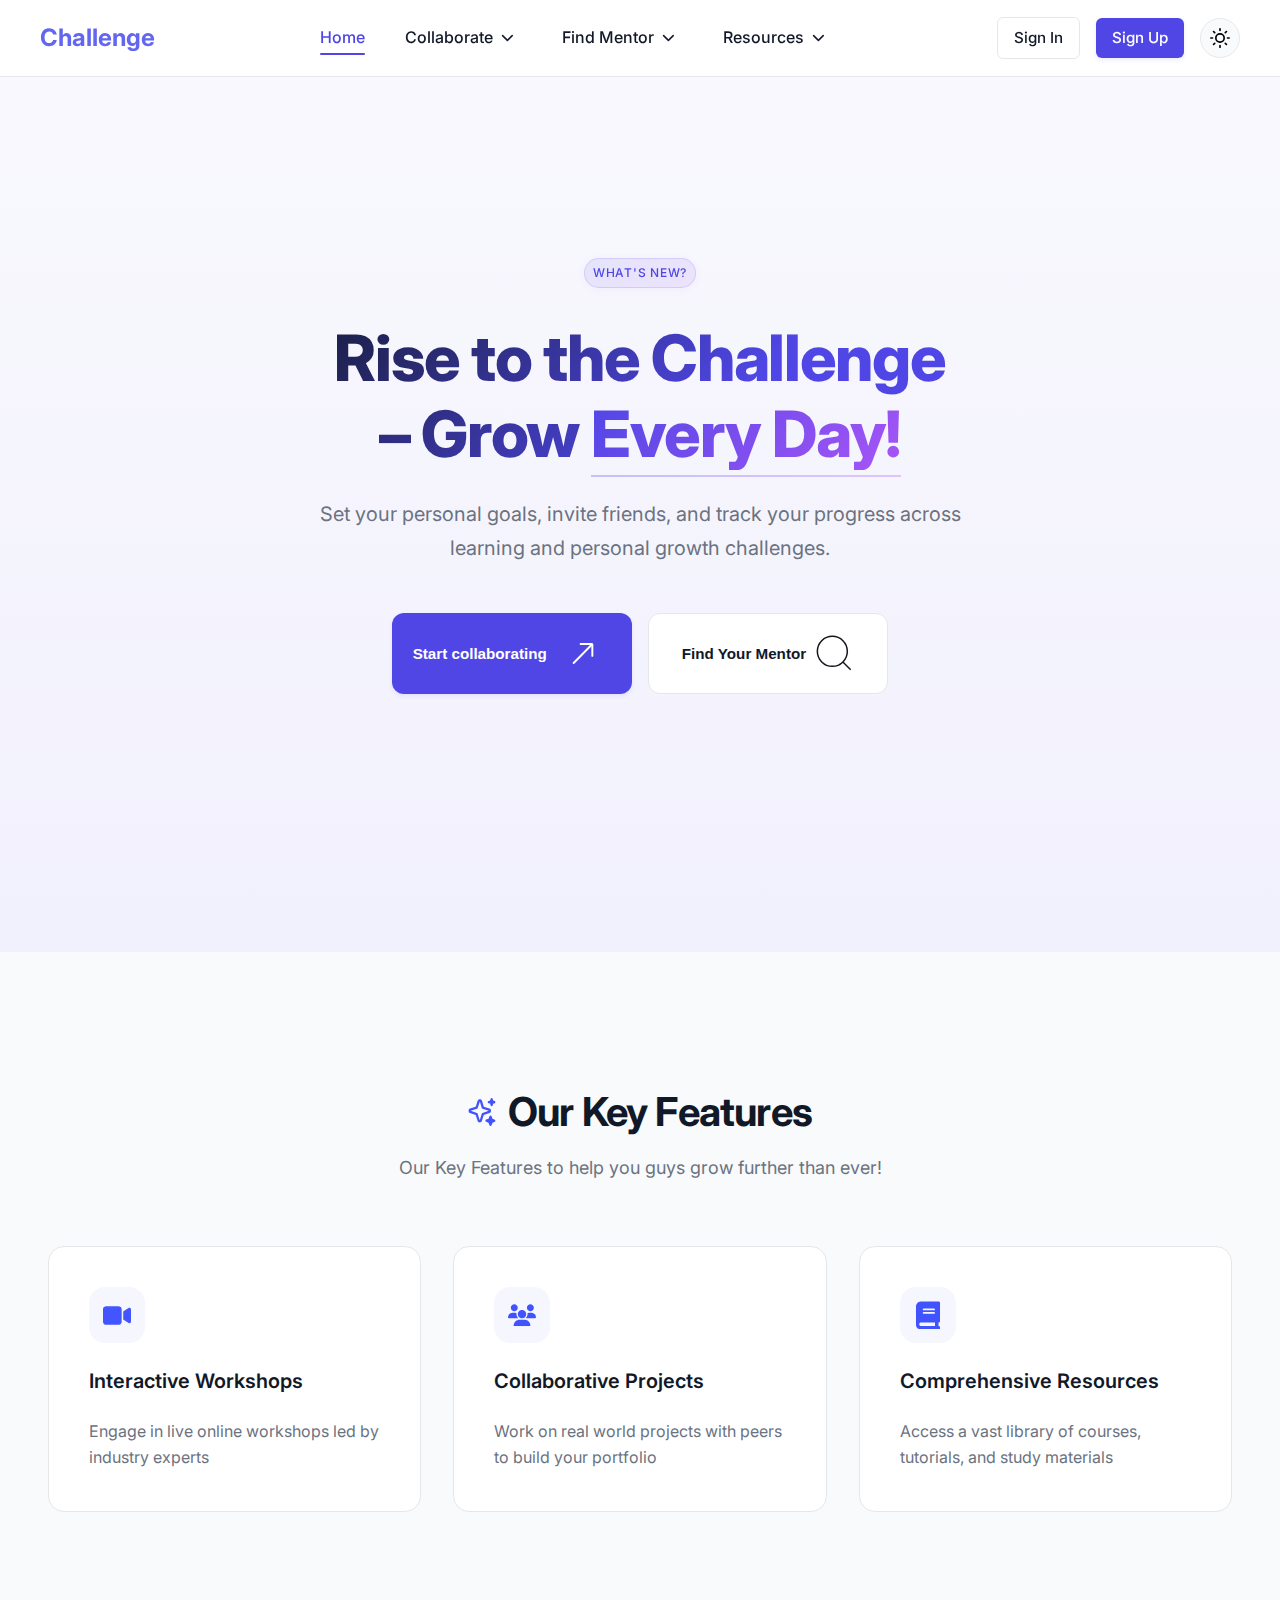
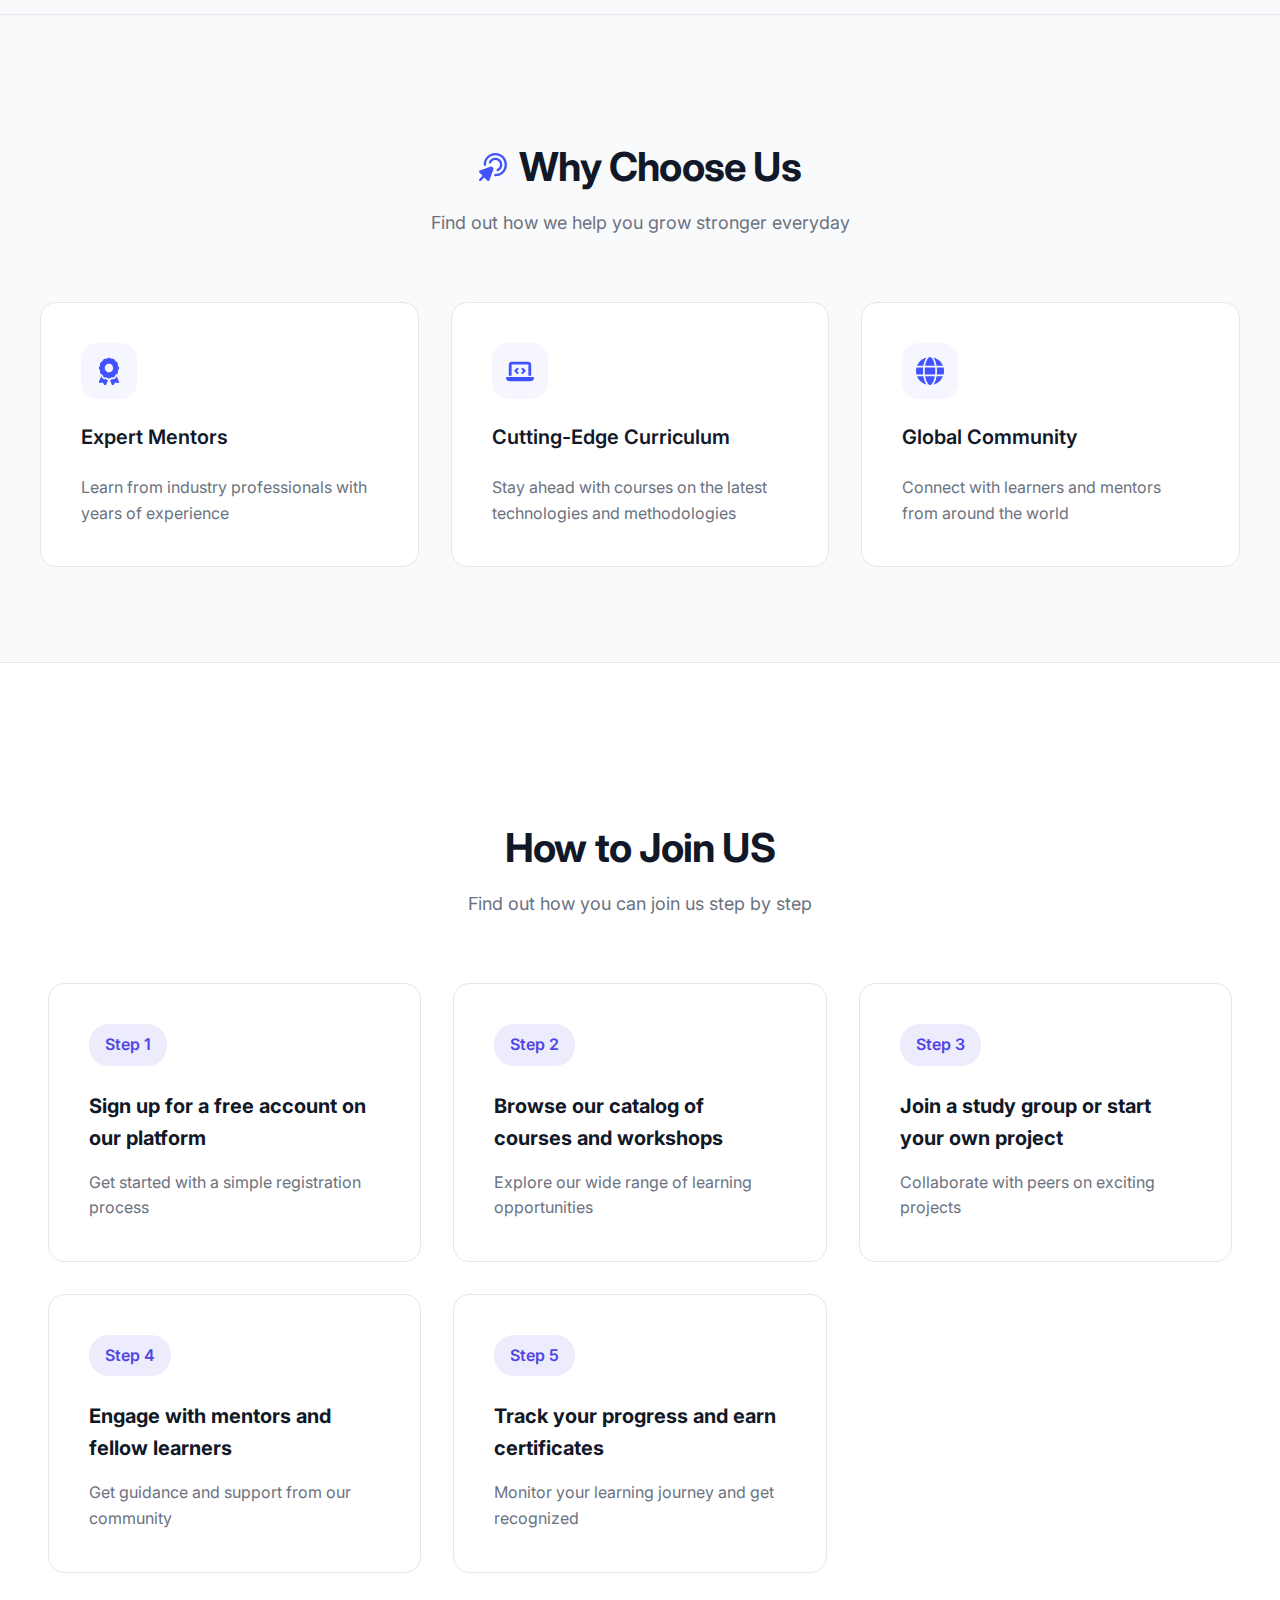
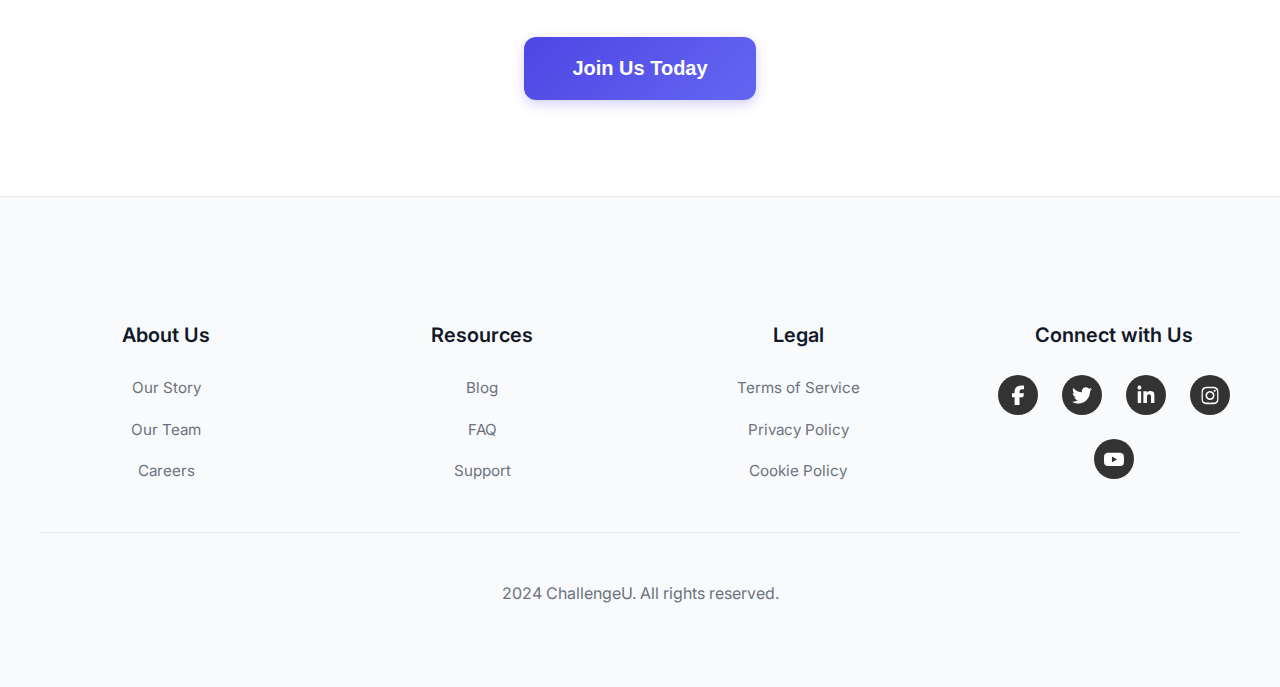
==== index.html @ b3f016cb "Added project files" ====
<!DOCTYPE html>
<html lang="en">
<head>
    <meta charset="UTF-8">
    <meta name="viewport" content="width=device-width, initial-scale=1.0">
    <title>Challenge U - Rise to the Challenge</title>
    <link rel="stylesheet" href="public/css/pages/styles.css">
    <link href="https://fonts.googleapis.com/css2?family=Inter:wght@400;500;600;700&display=swap" rel="stylesheet">
    <link rel="stylesheet" href="https://cdnjs.cloudflare.com/ajax/libs/font-awesome/6.4.0/css/all.min.css">
    <link rel="stylesheet" href="public/css/components/ui.css">
    <script src="public/js/components/ui.js" defer></script>
</head>
<body>
    <!-- Navigation -->
    <nav>
        <div class="nav-container">
            <div class="logo">Challenge</div>
            <button class="burger-menu" aria-label="Toggle menu">
                <span class="burger-line"></span>
                <span class="burger-line"></span>
                <span class="burger-line"></span>
            </button>
            <div class="nav-links">
                <a href="index.html" class="active">Home</a>
                <div class="nav-dropdown">
                    <a href="pages/collaborate.html" class="dropdown-trigger">
                        Collaborate
                        <i class="fas fa-chevron-down"></i>
                    </a>
                    <div class="dropdown-menu">
                        <a href="pages/create-team.html" class="dropdown-item">
                            <i class="fas fa-plus-circle"></i>
                            <div class="dropdown-item-content">
                                <span class="dropdown-item-title">Create a Team</span>
                                <span class="item-description">Start your own team</span>
                            </div>
                        </a>
                        <a href="pages/collaborate.html#join-team" class="dropdown-item">
                            <i class="fas fa-users"></i>
                            <div class="dropdown-item-content">
                                <span class="dropdown-item-title">Join a Team</span>
                                <span class="item-description">Find existing teams</span>
                            </div>
                        </a>
                        <a href="pages/collaborate.html#browns-team" class="dropdown-item">
                            <i class="fas fa-user-friends"></i>
                            <div class="dropdown-item-content">
                                <span class="dropdown-item-title">Browns Team</span>
                                <span class="item-description">View Browns team</span>
                            </div>
                        </a>
                    </div>
                </div>
                <div class="nav-dropdown">
                    <a href="pages/find-mentor.html" class="dropdown-trigger">
                        Find Mentor
                        <i class="fas fa-chevron-down"></i>
                    </a>
                    <div class="dropdown-menu">
                        <a href="pages/find-mentor.html#browse" class="dropdown-item">
                            <i class="fas fa-search"></i>
                            <div class="dropdown-item-content">
                                <span class="dropdown-item-title">Browse Mentors</span>
                                <span class="item-description">Find your perfect mentor</span>
                            </div>
                        </a>
                        <a href="pages/join-as-mentor.html" class="dropdown-item">
                            <i class="fas fa-chalkboard-teacher"></i>
                            <div class="dropdown-item-content">
                                <span class="dropdown-item-title">Become a Mentor</span>
                                <span class="item-description">Share your expertise</span>
                            </div>
                        </a>
                        <a href="pages/find-mentor.html#mentorship-programs" class="dropdown-item">
                            <i class="fas fa-graduation-cap"></i>
                            <div class="dropdown-item-content">
                                <span class="dropdown-item-title">Mentorship Programs</span>
                                <span class="item-description">Structured learning paths</span>
                            </div>
                        </a>
                        <a href="pages/find-mentor.html#success-stories" class="dropdown-item">
                            <i class="fas fa-star"></i>
                            <div class="dropdown-item-content">
                                <span class="dropdown-item-title">Success Stories</span>
                                <span class="item-description">Real mentorship journeys</span>
                            </div>
                        </a>
                    </div>
                </div>
                <div class="nav-dropdown">
                    <a href="pages/resources.html" class="dropdown-trigger">
                        Resources
                        <i class="fas fa-chevron-down"></i>
                    </a>
                    <div class="dropdown-menu">
                        <a href="pages/resources.html#learning-paths" class="dropdown-item">
                            <i class="fas fa-road"></i>
                            <div class="dropdown-item-content">
                                <span class="dropdown-item-title">Learning Paths</span>
                                <span class="item-description">Guided learning journeys</span>
                            </div>
                        </a>
                        <a href="pages/resources.html#tutorials" class="dropdown-item">
                            <i class="fas fa-book-open"></i>
                            <div class="dropdown-item-content">
                                <span class="dropdown-item-title">Tutorials</span>
                                <span class="item-description">Step-by-step guides</span>
                            </div>
                        </a>
                        <a href="pages/resources.html#tools" class="dropdown-item">
                            <i class="fas fa-tools"></i>
                            <div class="dropdown-item-content">
                                <span class="dropdown-item-title">Tools & Resources</span>
                                <span class="item-description">Helpful resources</span>
                            </div>
                        </a>
                        <a href="pages/resources.html#articles" class="dropdown-item">
                            <i class="fas fa-newspaper"></i>
                            <div class="dropdown-item-content">
                                <span class="dropdown-item-title">Articles</span>
                                <span class="item-description">Latest insights</span>
                            </div>
                        </a>
                        <a href="pages/resources.html#community" class="dropdown-item">
                            <i class="fas fa-comments"></i>
                            <div class="dropdown-item-content">
                                <span class="dropdown-item-title">Community Forum</span>
                                <span class="item-description">Join the discussion</span>
                            </div>
                        </a>
                    </div>
                </div>
            </div>
            <div class="auth-buttons">
                <a href="public/sign-in.html" class="btn-secondary">Sign In</a>
                <a href="public/sign-up.html" class="btn-primary">Sign Up</a>
                <button class="theme-toggle">
                    <img src="assets/icons/theme-sun.svg" alt="Theme Toggle" />
                </button>
            </div>
        </div>
    </nav>

    <!-- Hero Section -->
    <section class="hero">
        <div class="hero-content">
            <span class="badge">What's new?</span>
            <h1>Rise to the Challenge<br>– Grow <span class="highlight">Every Day!</span></h1>
            <p>Set your personal goals, invite friends, and track your progress across<br>learning and personal growth challenges.</p>
            <div class="hero-buttons">
                <button class="btn-primary">Start collaborating <img src="assets/icons/arrow-right-02-sharp.svg" alt="Theme Toggle" /></button>
                <button class="btn-secondary">Find Your Mentor <img src="assets/icons/search.svg" alt="Theme Toggle" /></button>
            </div>
        </div>
    </section>

    <!-- Features Section -->
    <section class="features">
        <div class="section-header">
            <h2><img src="assets/icons/sparkles.svg" alt="Theme Toggle" /> Our Key Features</h2>
            <p>Our Key Features to help you guys grow further than ever!</p>
        </div>
        <div class="features-grid">
            <div class="feature-card">
                <div class="icon">
                    <img src="assets/icons/video.svg" alt="Workshop Icon" class="feature-icon" />
                </div>
                <h3>Interactive Workshops</h3>
                <p>Engage in live online workshops led by industry experts</p>
            </div>
            <div class="feature-card">
                <div class="icon">
                    <img src="assets/icons/group.svg" alt="Collaboration Icon" class="feature-icon" />
                </div>
                <h3>Collaborative Projects</h3>
                <p>Work on real world projects with peers to build your portfolio</p>
            </div>
            <div class="feature-card">
                <div class="icon">
                    <img src="assets/icons/note.svg" alt="Resources Icon" class="feature-icon" />
                </div>
                <h3>Comprehensive Resources</h3>
                <p>Access a vast library of courses, tutorials, and study materials</p>
            </div>
        </div>
    </section>

    <!-- Why Choose Us Section -->
    <section class="why-us">
        <div class="section-header">
            <h2><img src="assets/icons/bullseye-pointer.svg" alt="Theme Toggle" /> Why Choose Us</h2>
            <p>Find out how we help you grow stronger everyday</p>
        </div>
        <div class="features-grid">
            <div class="feature-card">
                <div class="icon"><img src="assets/icons/Expert.svg" alt="Theme Toggle" /></div>
                <h3>Expert Mentors</h3>
                <p>Learn from industry professionals with years of experience</p>
            </div>
            <div class="feature-card">
                <div class="icon"><img src="assets/icons/code.svg" alt="Theme Toggle" /></div>
                <h3>Cutting-Edge Curriculum</h3>
                <p>Stay ahead with courses on the latest technologies and methodologies</p>
            </div>
            <div class="feature-card">
                <div class="icon"><img src="assets/icons/world.svg" alt="Theme Toggle" /></div>
                <h3>Global Community</h3>
                <p>Connect with learners and mentors from around the world</p>
            </div>
        </div>
    </section>

    <!-- How to Join Section -->
    <section class="how-to-join">
        <div class="section-header">
            <h2>How to Join US</h2>
            <p>Find out how you can join us step by step</p>
        </div>
        <div class="steps">
            <div class="step">
                <span class="step-number">Step 1</span>
                <h3>Sign up for a free account on our platform</h3>
                <p>Get started with a simple registration process</p>
            </div>
            <div class="step">
                <span class="step-number">Step 2</span>
                <h3>Browse our catalog of courses and workshops</h3>
                <p>Explore our wide range of learning opportunities</p>
            </div>
            <div class="step">
                <span class="step-number">Step 3</span>
                <h3>Join a study group or start your own project</h3>
                <p>Collaborate with peers on exciting projects</p>
            </div>
            <div class="step">
                <span class="step-number">Step 4</span>
                <h3>Engage with mentors and fellow learners</h3>
                <p>Get guidance and support from our community</p>
            </div>
            <div class="step">
                <span class="step-number">Step 5</span>
                <h3>Track your progress and earn certificates</h3>
                <p>Monitor your learning journey and get recognized</p>
            </div>
        </div>
        <button class="btn-primary join-button">Join Us Today</button>
    </section>

    <!-- Footer -->
    <footer>
        <div class="footer-content">
            <div class="footer-section">
                <h4>About Us</h4>
                <ul>
                    <li><a href="#">Our Story</a></li>
                    <li><a href="#">Our Team</a></li>
                    <li><a href="#">Careers</a></li>
                </ul>
            </div>
            <div class="footer-section">
                <h4>Resources</h4>
                <ul>
                    <li><a href="#">Blog</a></li>
                    <li><a href="#">FAQ</a></li>
                    <li><a href="#">Support</a></li>
                </ul>
            </div>
            <div class="footer-section">
                <h4>Legal</h4>
                <ul>
                    <li><a href="#">Terms of Service</a></li>
                    <li><a href="#">Privacy Policy</a></li>
                    <li><a href="#">Cookie Policy</a></li>
                </ul>
            </div>
            <div class="footer-section">
                <h4>Connect with Us</h4>
                <div class="social-links">
                    <a href="#" class="social-icon"><img src="assets/icons/facebook.svg" alt="Theme Toggle" /></a>
                    <a href="#" class="social-icon"><img src="assets/icons/twitter.svg" alt="Theme Toggle" /></a>
                    <a href="#" class="social-icon"><img src="assets/icons/LinkedIn.svg" alt="Theme Toggle" /></a>
                    <a href="#" class="social-icon"><img src="assets/icons/Instagram.svg" alt="Theme Toggle" /></a>
                    <a href="#" class="social-icon"><img src="assets/icons/youtube.svg" alt="Theme Toggle" /></a>
                </div>
            </div>
        </div>
        <div class="footer-bottom">
            <p> 2024 ChallengeU. All rights reserved.</p>
        </div>
    </footer>

    <script src="public/js/script.js"></script>
</body>
</html>
---- public/css/pages/styles.css ----
:root {
    /* Light Mode Colors (Default) */
    --primary-color: #4F46E5;
    --secondary-color: #6366F1;
    --background: #ffffff;
    --light-background: #F9FAFB;
    --text-color: #111827;
    --light-text: #6B7280;
    --border-color: #E5E7EB;
    --hover-background: #F3F4F6;
    --border-radius: 16px;
    --button-radius: 12px;
    --card-shadow: 0 4px 6px rgba(0, 0, 0, 0.05);
    --hover-shadow: 0 10px 15px rgba(0, 0, 0, 0.1);
    --button-shadow: 0 2px 4px rgba(79, 70, 229, 0.1);
    --container-width: 1200px;
    --section-spacing: clamp(4rem, 8vw, 8rem);
    --header-height: 76px;
    --transition: all 0.3s cubic-bezier(0.4, 0, 0.2, 1);
    --container-padding-desktop: 2rem;
    --container-padding-tablet: 1.5rem;
    --container-padding-mobile: 1rem;
    --section-spacing-desktop: clamp(4rem, 8vw, 8rem);
    --section-spacing-tablet: 4rem;
    --section-spacing-mobile: 3rem;
    --card-padding-desktop: 2.5rem;
    --card-padding-tablet: 2rem;
    --card-padding-mobile: 1.5rem;
}

/* Dark Mode Colors */
body.dark-mode {
    --background: #111827;
    --light-background: #1F2937;
    --text-color: #F9FAFB;
    --light-text: #D1D5DB;
    --border-color: #374151;
    --card-shadow: 0 4px 6px rgba(0, 0, 0, 0.2);
    --hover-shadow: 0 10px 15px rgba(0, 0, 0, 0.3);
}

/* Base Styles */
body {
    font-family: 'Inter', sans-serif;
    line-height: 1.6;
    color: var(--text-color);
    background: var(--background);
    overflow-x: hidden;
    margin: 0;
    padding: 0;
    box-sizing: border-box;
    transition: background-color 0.3s ease, color 0.3s ease;
}

/* Navigation Improvements */
nav {
    background: rgba(255, 255, 255, 0.98);
    backdrop-filter: blur(10px);
    border-bottom: 1px solid var(--border-color);
    position: fixed;
    width: 100%;
    height: var(--header-height);
    top: 0;
    left: 0;
    z-index: 1000;
}

.nav-container {
    max-width: var(--container-width);
    margin: 0 auto;
    padding: 0 2rem;
    height: 100%;
    display: flex;
    align-items: center;
    justify-content: space-between;
    gap: 2rem;
}

.logo {
    font-size: 1.5rem;
    font-weight: 700;
    color: var(--secondary-color);
    text-decoration: none;
}

.nav-links {
    display: flex;
    align-items: center;
    gap: 2rem;
}

.nav-links a {
    color: var(--text-color);
    text-decoration: none;
    font-weight: 500;
    transition: color 0.3s ease;
    position: relative;
}

.nav-links a:hover {
    color: var(--primary-color);
}

.nav-links a.active {
    color: var(--primary-color);
}

.nav-links a.active::after {
    content: '';
    position: absolute;
    bottom: -4px;
    left: 0;
    width: 100%;
    height: 2px;
    background: var(--primary-color);
    border-radius: 2px;
}

.auth-buttons {
    display: flex;
    align-items: center;
    gap: 1rem;
}

.auth-buttons a {
    text-decoration: none;
    display: inline-flex;
    align-items: center;
    justify-content: center;
    padding: 8px 16px;
    border-radius: 6px;
    font-weight: 500;
    transition: all 0.3s ease;
    cursor: pointer;
}

.auth-buttons a.btn-primary {
    background: var(--primary-color);
    color: white;
    border: none;
}

.auth-buttons a.btn-secondary {
    background-color: white !important;
    color: var(--text-color);
    border: 1.5px solid var(--border-color);
}

.auth-buttons a.btn-primary:hover {
    background: var(--secondary-color);
}

.auth-buttons a.btn-secondary:hover {
    border-color: var(--primary-color);
    color: var(--primary-color);
    transform: translateY(-2px);
    background: rgba(79, 70, 229, 0.05) !important;
}

/* Burger Menu */
.burger-menu {
    display: none;
    background: none;
    border: none;
    padding: 0.5rem;
    cursor: pointer;
    position: relative;
    z-index: 1000;
}

.burger-line {
    display: block;
    width: 24px;
    height: 2px;
    background: var(--text-color);
    margin: 5px 0;
    transition: transform 0.3s ease-in-out,
                opacity 0.3s ease-in-out;
}

/* Mobile Navigation */
@media (max-width: 768px) {
    .burger-menu {
        display: block;
    }

    .nav-container {
        padding: 1rem;
    }

    .nav-links {
        position: fixed;
        top: var(--header-height);
        left: 0;
        right: 0;
        background: var(--background);
        padding: 1rem;
        flex-direction: column;
        gap: 0.5rem;
        transform: translateY(-100%);
        opacity: 0;
        visibility: hidden;
        transition: all 0.3s ease-in-out;
        border-bottom: 1px solid var(--border-color);
        backdrop-filter: blur(10px);
    }

    .nav-links.active {
        transform: translateY(0);
        opacity: 1;
        visibility: visible;
    }

    .nav-links a {
        width: 100%;
        padding: 0.75rem;
        text-align: center;
    }

    .auth-buttons {
        margin-top: 1rem;
        padding-top: 1rem;
        border-top: 1px solid var(--border-color);
        width: 100%;
        justify-content: center;
        gap: 0.75rem;
    }

    /* Burger Animation */
    .burger-menu.active .burger-line:nth-child(1) {
        transform: translateY(7px) rotate(45deg);
    }

    .burger-menu.active .burger-line:nth-child(2) {
        opacity: 0;
    }

    .burger-menu.active .burger-line:nth-child(3) {
        transform: translateY(-7px) rotate(-45deg);
    }
}

/* Dark Mode Navigation */
body.dark-mode .burger-line {
    background: var(--text-color);
}

body.dark-mode .nav-links {
    background: rgba(15, 23, 42, 0.98);
    border-color: rgba(51, 65, 85, 0.5);
}

/* Button Styles */
.btn-primary,
.btn-secondary {
    padding: 0.75rem 1.5rem;
    border-radius: var(--button-radius);
    font-weight: 600;
    font-size: 0.95rem;
    display: inline-flex;
    align-items: center;
    gap: 0.5rem;
    transition: var(--transition);
    cursor: pointer;
    white-space: nowrap;
    border: none;
}

.btn-primary {
    background: var(--primary-color);
    color: white;
    box-shadow: var(--button-shadow);
    text-decoration: none;
}

.btn-primary:hover {
    background: var(--secondary-color);
    transform: translateY(-2px);
    box-shadow: 0 4px 12px rgba(79, 70, 229, 0.2);
}

.btn-secondary {
    background-color: white !important;
    color: var(--text-color);
    border: 1.5px solid var(--border-color);
}

.btn-secondary:hover {
    border-color: var(--primary-color);
    color: var(--primary-color);
    transform: translateY(-2px);
    background: rgba(79, 70, 229, 0.05) !important;
}

/* Hero Section Refinements */
.hero {
    min-height: calc(100vh - var(--header-height));
   
    display: flex;
    align-items: center;
    justify-content: center;
    padding: 4rem 2rem;
    background: linear-gradient(180deg, rgba(79, 70, 229, 0.03) 0%, rgba(79, 70, 229, 0.08) 100%);
    position: relative;
    overflow: hidden;
}

.hero-content {
    max-width: 800px;
    width: 100%;
    text-align: center;
    position: relative;
    z-index: 1;
    animation: fadeIn 0.8s ease-out;
}

.badge {
    display: inline-flex;
    align-items: center;
    padding: 12px 24px;
    background: linear-gradient(135deg, rgba(79, 70, 229, 0.1), rgba(147, 51, 234, 0.1));
    color: var(--primary-color);
    border-radius: 100px;
    font-weight: 600;
    font-size: 14px;
    margin-bottom: 2rem;
    gap: 0.75rem;
    backdrop-filter: blur(8px);
    border: 1px solid rgba(79, 70, 229, 0.15);
    box-shadow: 0 2px 10px rgba(79, 70, 229, 0.05);
    transition: all 0.3s ease;
    text-transform: uppercase;
    letter-spacing: 0.75px;
}

.badge:hover {
    transform: translateY(-1px);
    box-shadow: 0 4px 15px rgba(79, 70, 229, 0.1);
    background: linear-gradient(135deg, rgba(79, 70, 229, 0.15), rgba(147, 51, 234, 0.15));
}

.badge i {
    font-size: 16px;
    background: linear-gradient(45deg, var(--primary-color), #9333ea);
    -webkit-background-clip: text;
    background-clip: text;
    -webkit-text-fill-color: transparent;
    color: transparent;
}

.hero h1 {
    font-size: clamp(2.5rem, 6vw, 4rem);
    line-height: 1.2;
    margin: 0 0 1.5rem;
    font-weight: 800;
    letter-spacing: -0.02em;
    background: linear-gradient(135deg, var(--text-color) 0%, var(--primary-color) 60%);
    -webkit-background-clip: text;
    -webkit-text-fill-color: transparent;
    background-clip: text;
}

.hero h1 .highlight {
    background: linear-gradient(135deg, var(--primary-color) 0%, #A855F7 100%);
    -webkit-background-clip: text;
    -webkit-text-fill-color: transparent;
    background-clip: text;
    position: relative;
    display: inline-block;
}

.hero h1 .highlight::after {
    content: '';
    position: absolute;
    bottom: -4px;
    left: 0;
    width: 100%;
    height: 2px;
    background: linear-gradient(90deg, var(--primary-color), #A855F7);
    opacity: 0.3;
}

.hero h1 br {
    display: none;
}

@media (min-width: 768px) {
    .hero h1 br {
        display: block;
    }
}

.hero p {
    font-size: clamp(1rem, 2vw, 1.25rem);
    color: var(--light-text);
    max-width: 700px;
    margin: 0 auto 3rem;
    line-height: 1.7;
    padding: 0 1rem;
}

.hero-buttons {
    display: flex;
    gap: 1rem;
    justify-content: center;
    padding: 0 1rem;
}

.hero-buttons button {
    flex: 1;
    max-width: 240px;
    justify-content: center;
}

/* Features Section Refinements */
.features,
.why-us {
    padding: var(--section-spacing) var(--container-padding-desktop);
    background: var(--light-background);
    position: relative;
}

.why-us {
    background: var(--background);
}

.section-header {
    text-align: center;
    max-width: 600px;
    margin: 0 auto 4rem;
    padding: 0 1rem;
}

.section-header h2 {
    font-size: clamp(2rem, 4vw, 2.5rem);
    margin-bottom: 1rem;
    display: flex;
    align-items: center;
    justify-content: center;
    gap: 0.75rem;
    color: var(--text-color);
    font-weight: 700;
    line-height: 1.2;
}

.section-header h2 img {
    width: 28px;
    height: 28px;
}

.section-header p {
    color: var(--light-text);
    font-size: clamp(1rem, 2vw, 1.125rem);
    line-height: 1.6;
}

.features-grid {
    display: grid;
    grid-template-columns: repeat(auto-fit, minmax(300px, 1fr));
    gap: 2rem;
    max-width: var(--container-width);
    margin: 0 auto;
    padding: 0 1rem;
}

.feature-card {
    background: var(--background);
    border-radius: var(--border-radius);
    padding: 2.5rem;
    border: 1px solid var(--border-color);
    transition: var(--transition);
    display: flex;
    flex-direction: column;
    gap: 1.5rem;
    position: relative;
    overflow: hidden;
}

.feature-card::before {
    content: '';
    position: absolute;
    inset: 0;
    background: linear-gradient(135deg, transparent, rgba(79, 70, 229, 0.03));
    opacity: 0;
    transition: var(--transition);
}

.feature-card:hover::before {
    opacity: 1;
}

.feature-card:hover {
    transform: translateY(-5px);
    border-color: var(--primary-color);
    box-shadow: var(--hover-shadow);
}

.feature-card .icon {
    width: 56px;
    height: 56px;
    background: rgba(79, 70, 229, 0.05);
    border-radius: 16px;
    display: flex;
    align-items: center;
    justify-content: center;
    transition: var(--transition);
}

.feature-card .icon img {
    width: 28px;
    height: 28px;
    transition: var(--transition);
}

.feature-card:hover .icon {
    background: var(--primary-color);
}

.feature-card:hover .icon img {
    filter: brightness(0) invert(1);
}

.feature-card h3 {
    font-size: 1.25rem;
    font-weight: 600;
    color: var(--text-color);
    margin: 0;
    line-height: 1.4;
}

.feature-card p {
    color: var(--light-text);
    line-height: 1.6;
    margin: 0;
    font-size: 1rem;
}

/* Responsive Improvements for Features */
@media (max-width: 1024px) {
    .features-grid {
        grid-template-columns: repeat(auto-fit, minmax(280px, 1fr));
        gap: 1.5rem;
    }

    .feature-card {
        padding: 2rem;
    }
}

@media (max-width: 768px) {
    .features,
    .why-us {
        padding: var(--section-spacing-mobile) var(--container-padding-mobile);
    }

    .section-header {
        margin-bottom: 2.5rem;
    }

    .features-grid {
        grid-template-columns: 1fr;
        max-width: 500px;
    }

    .feature-card {
        padding: 1.75rem;
    }

    .feature-card .icon {
        width: 48px;
        height: 48px;
    }

    .feature-card .icon img {
        width: 24px;
        height: 24px;
    }
}

@media (max-width: 480px) {
    .features,
    .why-us {
        padding: 3rem 1rem;
    }

    .section-header {
        margin-bottom: 2rem;
    }

    .section-header h2 {
        font-size: 1.75rem;
    }

    .section-header h2 img {
        width: 24px;
        height: 24px;
    }

    .feature-card {
        padding: 1.5rem;
        gap: 1rem;
    }

    .feature-card h3 {
        font-size: 1.125rem;
    }

    .feature-card p {
        font-size: 0.875rem;
    }
}

/* Dark Mode Improvements */
body.dark-mode .features {
    background: rgba(30, 41, 59, 0.5);
}

body.dark-mode .why-us {
    background: rgba(15, 23, 42, 0.5);
}

body.dark-mode .feature-card {
    background: rgba(30, 41, 59, 0.7);
    backdrop-filter: blur(12px);
    border-color: rgba(51, 65, 85, 0.5);
}

body.dark-mode .feature-card:hover {
    border-color: var(--primary-color);
}

body.dark-mode .feature-card .icon {
    background: rgba(79, 70, 229, 0.1);
}

/* Mobile Menu Improvements */
@media (max-width: 768px) {
    nav {
        height: auto;
        padding: 1rem;
    }

    .nav-container {
        padding: 0 1rem;
        flex-wrap: wrap;
    }

    .mobile-menu-button {
        display: block;
        margin-left: auto;
    }

    .nav-links {
        width: 100%;
        display: none;
        flex-direction: column;
        padding: 1rem 0;
        gap: 0.5rem;
    }

    .nav-links.active {
        display: flex;
    }

    .nav-links a {
        width: 100%;
        text-align: center;
        padding: 0.75rem;
    }

    .auth-buttons {
        width: 100%;
        justify-content: center;
        gap: 0.75rem;
        flex-wrap: wrap;
    }

    .hero {
        padding: 3rem 1rem;
        margin-top: calc(var(--header-height) - 1rem);
    }

    .hero-buttons {
        flex-direction: column;
    }

    .hero-buttons button {
        max-width: 100%;
    }

    .features {
        padding: var(--section-spacing-mobile) 1rem;
    }

    .section-header {
        margin-bottom: 2rem;
    }
}

@media (max-width: 480px) {
    .nav-container {
        padding: 0 0.75rem;
    }

    .logo {
        font-size: 1.25rem;
    }

    .hero {
        padding: 2rem 0.75rem;
    }

    .hero h1 {
        font-size: 1.75rem;
        padding: 0 0.5rem;
    }

    .hero p {
        font-size: 0.875rem;
        padding: 0 0.5rem;
    }

    .badge {
        padding: 0.375rem 0.75rem;
        font-size: 0.75rem;
    }

    .section-header h2 {
        font-size: 1.5rem;
    }

    .section-header h2 img {
        width: 24px;
        height: 24px;
    }

    .feature-card {
        padding: 1.5rem;
        gap: 1rem;
    }

    .feature-card h3 {
        font-size: 1.125rem;
    }

    .feature-card p {
        font-size: 0.875rem;
    }
}

/* Responsive Design */
@media (max-width: 1200px) {
    .container,
    .nav-container,
    .features-grid,
    .steps {
        max-width: 960px;
        padding-left: var(--container-padding-tablet);
        padding-right: var(--container-padding-tablet);
    }

    .hero h1 {
        font-size: clamp(2.5rem, 5vw, 4rem);
    }
}

@media (max-width: 1024px) {
    :root {
        --section-spacing: var(--section-spacing-tablet);
    }

    .container,
    .nav-container,
    .features-grid,
    .steps {
        max-width: 720px;
    }

    .features-grid,
    .steps {
        grid-template-columns: repeat(2, 1fr);
        gap: 1.5rem;
    }

    .feature-card,
    .step {
        padding: var(--card-padding-tablet);
    }

    .hero-content {
        max-width: 720px;
    }

    .hero h1 br,
    .hero p br {
        display: none;
    }
}

@media (max-width: 768px) {
    :root {
        --section-spacing: var(--section-spacing-mobile);
    }

    /* Navigation Improvements */
    nav {
        height: auto;
        padding: 0.75rem;
        position: fixed;
        top: 0;
        left: 0;
        width: 100%;
        background: rgba(255, 255, 255, 0.98);
        backdrop-filter: blur(10px);
    }

    .nav-container {
        flex-direction: column;
        gap: 0.75rem;
        padding: 0.5rem;
    }

    .logo {
        font-size: 1.25rem;
    }

    .nav-links {
        display: none;
        width: 100%;
        flex-direction: column;
        gap: 0.5rem;
        padding: 1rem 0;
    }

    .nav-links.active {
        display: flex;
    }

    .nav-links a {
        width: 100%;
        text-align: center;
        padding: 0.75rem;
    }

    .auth-buttons {
        width: 100%;
        justify-content: center;
        gap: 0.75rem;
    }

    .mobile-menu-button {
        display: block;
        position: absolute;
        right: 1rem;
        top: 1rem;
    }

    /* Hero Section Improvements */
    .hero {
        padding: calc(var(--header-height) + 2rem) var(--container-padding-mobile) 3rem;
        text-align: center;
        min-height: auto;
    }

    .hero-content {
        padding: 0;
    }

    .badge {
        font-size: 0.875rem;
        padding: 0.5rem 1rem;
        margin-bottom: 1.5rem;
    }

    .hero h1 {
        font-size: clamp(2rem, 7vw, 2.5rem);
        margin-bottom: 1rem;
    }

    .hero p {
        font-size: 1rem;
        margin-bottom: 2rem;
        padding: 0;
    }

    .hero-buttons {
        flex-direction: column;
        gap: 1rem;
        padding: 0;
    }

    .hero-buttons button {
        width: 100%;
        justify-content: center;
    }

    /* Features Section Improvements */
    .features-grid,
    .steps {
        grid-template-columns: 1fr;
        gap: 1.25rem;
        padding: 0 var(--container-padding-mobile);
    }

    .feature-card,
    .step {
        padding: var(--card-padding-mobile);
    }

    .feature-card {
        text-align: center;
    }

    .icon {
        margin: 0 auto;
        width: 48px;
        height: 48px;
    }

    .icon img {
        width: 20px;
        height: 20px;
    }

    /* Section Headers */
    .section-header {
        margin-bottom: 2rem;
        padding: 0 var(--container-padding-mobile);
    }

    .section-header h2 {
        font-size: 2rem;
        margin-bottom: 0.75rem;
    }

    .section-header p {
        font-size: 1rem;
    }
}

@media (max-width: 480px) {
    :root {
        --container-padding-mobile: 0.75rem;
        --card-padding-mobile: 1.25rem;
    }

    .nav-container {
        padding: 0.5rem var(--container-padding-mobile);
    }

    .auth-buttons {
        flex-wrap: wrap;
    }

    .btn-primary,
    .btn-secondary {
        width: 100%;
        padding: 0.625rem 1rem;
        font-size: 0.875rem;
    }

    .hero {
        padding-top: calc(var(--header-height) + 1.5rem);
        padding-bottom: 2rem;
    }

    .hero h1 {
        font-size: 1.75rem;
    }

    .feature-card,
    .step {
        padding: 1rem;
    }

    .icon {
        width: 40px;
        height: 40px;
    }

    .icon img {
        width: 16px;
        height: 16px;
    }

    .footer-links {
        flex-direction: column;
        gap: 1rem;
    }

    .social-links {
        gap: 1rem;
    }

    .social-icon {
        width: 36px;
        height: 36px;
        color: var(--secondary-color);
    }
}

/* Dark Mode Mobile Improvements */
@media (max-width: 768px) {
    body.dark-mode nav {
        background: rgba(17, 24, 39, 0.98);
    }

    body.dark-mode .nav-links {
        background: var(--background);
        border-top: 1px solid var(--border-color);
    }

    body.dark-mode .feature-card,
    body.dark-mode .step {
        background: rgba(31, 41, 55, 0.7);
    }
}

/* Mobile Menu Styles */
@media (max-width: 768px) {
    .mobile-menu-button {
        display: block;
    }

    .nav-links {
        position: fixed;
        top: var(--header-height);
        left: 0;
        width: 100%;
        height: calc(100vh - var(--header-height));
        background: var(--background);
        padding: 2rem;
        flex-direction: column;
        gap: 2rem;
        transform: translateX(-100%);
        transition: transform 0.3s ease-in-out;
        z-index: 90;
    }

    .nav-links.active {
        transform: translateX(0);
    }

    .nav-links a {
        width: 100%;
        text-align: center;
        padding: 1rem;
    }
}

/* How to Join Section */
.how-to-join {
    padding: 6rem 2rem;
    background: var(--light-background);
    text-align: center;
}

.steps {
    display: grid;
    grid-template-columns: repeat(auto-fit, minmax(280px, 1fr));
    gap: 2rem;
    max-width: var(--container-width);
    margin: 4rem auto;
    padding: 0 1rem;
}

.step {
    background: var(--background);
    padding: 2.5rem;
    border-radius: var(--border-radius);
    border: 1px solid var(--border-color);
    transition: var(--transition);
    text-align: left;
}

.step:hover {
    transform: translateY(-5px);
    border-color: var(--primary-color);
    box-shadow: 0 10px 30px rgba(0, 0, 0, 0.1);
}

.step-number {
    display: inline-block;
    padding: 0.5rem 1rem;
    background: rgba(79, 70, 229, 0.1);
    color: var(--primary-color);
    border-radius: 20px;
    font-weight: 600;
    margin-bottom: 1.5rem;
}

.step h3 {
    margin: 0 0 1rem;
    font-size: 1.25rem;
    color: var(--text-color);
}

.step p {
    margin: 0;
    color: var(--light-text);
    line-height: 1.6;
}

/* Join Button Container */
.join-button-container {
    display: flex;
    justify-content: center;
    align-items: center;
    width: 100%;
    padding: 2rem 0;
}

.join-button {
    display: inline-flex;
    align-items: center;
    justify-content: center;
    gap: 0.75rem;
    padding: 1.25rem 3rem;
    font-size: 1.25rem;
    font-weight: 600;
    color: white;
    background: linear-gradient(135deg, var(--primary-color), var(--secondary-color));
    border: none;
    border-radius: var(--button-radius);
    cursor: pointer;
    transition: var(--transition);
    text-decoration: none;
    box-shadow: 0 4px 12px rgba(79, 70, 229, 0.25);
    margin: 0 auto;
}

.join-button:hover {
    transform: translateY(-2px);
    box-shadow: 0 6px 20px rgba(79, 70, 229, 0.35);
}

/* Footer Improvements */
footer {
    background: var(--light-background);
    padding: 6rem 2rem 2rem;
    margin-top: 0;
    border-top: 1px solid var(--border-color);
}

.footer-content {
    max-width: var(--container-width);
    margin: 0 auto;
    display: grid;
    grid-template-columns: repeat(auto-fit, minmax(200px, 1fr));
    gap: 4rem;
    justify-content: center;
}

.footer-section {
    text-align: center;
}

.footer-section h4 {
    font-size: 1.25rem;
    font-weight: 600;
    margin-bottom: 1.5rem;
    color: var(--text-color);
}

.footer-section ul {
    list-style: none;
    padding: 0;
    margin: 0;
}

.footer-section ul li {
    margin-bottom: 1rem;
}

.footer-section a {
    color: var(--light-text);
    text-decoration: none;
    transition: var(--transition);
    font-size: 0.95rem;
}

.footer-section a:hover {
    color: var(--primary-color);
}

.social-links {
    display: flex;
    gap: 1.5rem;
    justify-content: center;
    margin-top: 1.5rem;
    flex-wrap: wrap;
}

.social-icon {
    width: 40px;
    height: 40px;
    border-radius: 50%;
    background: #333333;
    display: flex;
    align-items: center;
    justify-content: center;
    transition: var(--transition);
    border: none;
}

.social-icon img {
    width: 20px;
    height: 20px;
    filter: brightness(0) invert(1);
}

.social-icon:hover {
    background: var(--secondary-color);
    transform: translateY(-2px);
}

.social-icon:hover img {
    filter: brightness(0) invert(1);
}

.footer-bottom {
    max-width: var(--container-width);
    margin: 2rem auto 0;
    padding: 2rem 0;
    border-top: 1px solid var(--border-color);
    text-align: center;
    color: var(--light-text);
}

/* Dark Mode Improvements */
body.dark-mode {
    --background: #111827;
    --light-background: #1F2937;
    --text-color: #F9FAFB;
    --light-text: #D1D5DB;
    --border-color: #374151;
    --card-shadow: 0 4px 6px rgba(0, 0, 0, 0.2);
    --hover-shadow: 0 10px 15px rgba(0, 0, 0, 0.3);
}

body.dark-mode .feature-card {
    background: rgba(31, 41, 55, 0.7);
    backdrop-filter: blur(10px);
}

body.dark-mode .btn-secondary {
    background: rgba(31, 41, 55, 0.7);
    border-color: #374151;
}

/* Enhanced Animations */
@keyframes fadeIn {
    from {
        opacity: 0;
        transform: translateY(20px);
    }
    to {
        opacity: 1;
        transform: translateY(0);
    }
}

/* Section Headers */
.section-header {
    text-align: center;
    max-width: 600px;
    margin: 0 auto 4rem;
    animation: fadeIn 0.6s ease-out forwards;
}

.section-header h2 {
    font-size: 2.5rem;
    margin-bottom: 1rem;
    display: flex;
    align-items: center;
    justify-content: center;
    gap: 0.75rem;
    letter-spacing: -0.02em;
}

.section-header p {
    color: var(--light-text);
    font-size: 1.125rem;
}

/* Theme Toggle Button */
.theme-toggle {
    background: none;
    border: none;
    padding: 0.5rem;
    cursor: pointer;
    display: flex;
    align-items: center;
    justify-content: center;
    width: 40px;
    height: 40px;
    border-radius: 50%;
    transition: var(--transition);
    position: relative;
    background: var(--light-background);
    border: 1px solid var(--border-color);
}

.theme-toggle:hover {
    background: var(--hover-background);
    transform: translateY(-2px);
}

.theme-toggle img {
    width: 20px;
    height: 20px;
    transition: all 0.3s ease;
}

.theme-toggle:hover img {
    transform: rotate(15deg);
}

body.dark-mode .theme-toggle {
    background: rgba(30, 41, 59, 0.7);
    border-color: var(--border-color);
}

body.dark-mode .theme-toggle:hover {
    background: rgba(30, 41, 59, 0.9);
}

body.dark-mode .theme-toggle img {
    filter: brightness(0.8) invert(1);
}

/* Theme Toggle Animation */
@keyframes rotate {
    0% {
        transform: rotate(0deg);
    }
    100% {
        transform: rotate(360deg);
    }
}

.theme-toggle img.rotate {
    animation: rotate 0.3s ease-in-out;
}

.theme-toggle img {
    width: 20px;
    height: 20px;
    transition: all 0.3s ease;
}

/* Section Spacing and Transitions */
section {
    padding: var(--section-spacing) 0;
    position: relative;
    overflow: hidden;
}

.why-us {
    background: var(--light-background);
    padding: 6rem 0;
    position: relative;
}

.why-us::before {
    content: '';
    position: absolute;
    top: 0;
    left: 0;
    right: 0;
    height: 1px;
    background: var(--border-color);
}

.why-us::after {
    content: '';
    position: absolute;
    bottom: 0;
    left: 0;
    right: 0;
    height: 1px;
    background: var(--border-color);
}

.why-us .features-grid {
    margin-top: 3rem;
}

.how-to-join {
    padding-top: 6rem;
    margin-top: 2rem;
    background: var(--background);
    position: relative;
}

/* Dark Mode Improvements */
body.dark-mode .why-us {
    background: var(--dark-background);
}

body.dark-mode .why-us::before,
body.dark-mode .why-us::after {
    background: rgba(255, 255, 255, 0.1);
}

/* Responsive Improvements */
@media (max-width: 768px) {
    .hero {
        min-height: calc(100vh - var(--header-height));
        padding: calc(var(--header-height) + 2rem) var(--container-padding-mobile) 3rem;
    }

    .hero-content {
        padding: 0;
    }

    .badge {
        padding: 0.5rem 1rem;
        font-size: 0.75rem;
        margin-bottom: 1.5rem;
    }

    .hero h1 {
        font-size: clamp(2rem, 7vw, 2.5rem);
        margin-bottom: 1rem;
    }

    .hero p {
        font-size: 1rem;
        margin-bottom: 2rem;
        padding: 0 0.5rem;
    }

    .hero-buttons {
        flex-direction: column;
        padding: 0 1rem;
    }

    .hero-buttons button {
        width: 100%;
        min-width: unset;
    }

    .features {
        padding: var(--section-spacing-mobile) var(--container-padding-mobile);
    }

    .feature-card {
        padding: var(--card-padding-mobile);
    }
}

@media (max-width: 480px) {
    .hero {
        padding-top: calc(var(--header-height) + 1.5rem);
    }

    .hero h1 {
        font-size: 1.75rem;
        line-height: 1.3;
    }

    .badge {
        padding: 0.375rem 0.75rem;
        font-size: 0.75rem;
    }

    .feature-card {
        padding: 1.25rem;
    }
}

/* Dark Mode Improvements */
body.dark-mode {
    --background: #111827;
    --light-background: #1F2937;
    --text-color: #F9FAFB;
    --light-text: #D1D5DB;
    --border-color: #374151;
    --card-shadow: 0 4px 6px rgba(0, 0, 0, 0.2);
    --hover-shadow: 0 10px 15px rgba(0, 0, 0, 0.3);
}

body.dark-mode .feature-card {
    background: rgba(31, 41, 55, 0.7);
    backdrop-filter: blur(10px);
}

body.dark-mode .btn-secondary {
    background: rgba(31, 41, 55, 0.7);
    border-color: #374151;
}

/* Dropdown Menu Styles */
.nav-dropdown {
    position: relative;
    height: 100%;
    display: flex;
    align-items: center;
}

.dropdown-trigger {
    display: flex;
    align-items: center;
    gap: 0.5rem;
    color: var(--text-color);
    text-decoration: none;
    font-weight: 500;
    padding: 0.5rem;
    transition: all 0.3s ease;
    position: relative;
}

.dropdown-trigger:hover {
    color: var(--primary-color);
}

.dropdown-trigger i {
    font-size: 0.8rem;
    transition: transform 0.3s ease;
}

.nav-dropdown:hover .dropdown-trigger i {
    transform: rotate(180deg);
}

.dropdown-menu {
    position: absolute;
    top: calc(100% - 5px);
    left: 50%;
    transform: translateX(-50%) translateY(10px);
    background: var(--background);
    border-radius: 16px;
    width: 300px;
    padding: 0.75rem;
    box-shadow: 0 4px 6px -1px rgba(0, 0, 0, 0.1), 
                0 2px 4px -1px rgba(0, 0, 0, 0.06),
                0 20px 25px -5px rgba(0, 0, 0, 0.1);
    border: 1px solid var(--border-color);
    opacity: 0;
    visibility: hidden;
    transition: opacity 0.2s ease, transform 0.2s ease, visibility 0s linear 0.2s;
    z-index: 100;
    pointer-events: none;
}

.nav-dropdown::after {
    content: '';
    position: absolute;
    top: 100%;
    left: 0;
    width: 100%;
    height: 20px;
    background: transparent;
}

.dropdown-menu::before {
    content: '';
    position: absolute;
    top: -20px;
    left: 0;
    width: 100%;
    height: 20px;
    background: transparent;
}

.nav-dropdown:hover .dropdown-menu {
    opacity: 1;
    visibility: visible;
    transform: translateX(-50%) translateY(5px);
    pointer-events: auto;
    transition: opacity 0.2s ease, transform 0.2s ease, visibility 0s linear 0s;
}

/* Prevent dropdown from closing when moving to menu */
.nav-dropdown:hover .dropdown-menu,
.dropdown-menu:hover {
    opacity: 1;
    visibility: visible;
    pointer-events: auto;
    transition-delay: 0s;
}

.dropdown-item {
    display: grid;
    grid-template-columns: auto 1fr;
    align-items: start;
    padding: 0.875rem;
    color: var(--text-color);
    text-decoration: none;
    border-radius: 8px;
    transition: all 0.2s ease;
    gap: 0.875rem;
    position: relative;
    z-index: 1;
}

.dropdown-item i {
    color: var(--primary-color);
    font-size: 1.1rem;
    margin-top: 0.125rem;
    transition: transform 0.2s ease;
}

.dropdown-item:hover i {
    transform: scale(1.1);
}

.dropdown-item-content {
    display: flex;
    flex-direction: column;
    gap: 0.25rem;
}

.dropdown-item-title {
    font-weight: 500;
    line-height: 1.4;
}

.item-description {
    font-size: 0.85rem;
    color: var(--light-text);
    line-height: 1.4;
}

.dropdown-item:hover {
    background: rgba(99, 102, 241, 0.08);
}

.dropdown-item:hover .dropdown-item-title {
    color: var(--primary-color);
}

.dropdown-item:active {
    background: rgba(99, 102, 241, 0.12);
}

.dropdown-item:not(:last-child) {
    margin-bottom: 0.25rem;
}

/* Mobile Dropdown Styles */
@media (max-width: 768px) {
    .nav-links {
        flex-direction: column;
        gap: 0;
        width: 100%;
    }

    .nav-dropdown {
        width: 100%;
    }

    .dropdown-trigger {
        width: 100%;
        justify-content: space-between;
        padding: 1rem;
    }

    .dropdown-menu {
        position: static;
        transform: none !important;
        width: 100%;
        background: rgba(99, 102, 241, 0.05);
        box-shadow: none;
        border: none;
        border-radius: 8px;
        margin: 0.5rem 0;
        padding: 0.5rem;
    }

    .dropdown-item {
        padding: 0.75rem;
    }

    .nav-dropdown.active .dropdown-menu {
        display: block;
    }

    .nav-dropdown.active .dropdown-trigger i {
        transform: rotate(180deg);
    }
}
---- public/css/components/ui.css ----
/* Shared UI Components */

/* Toast Notifications */
.toast {
    position: fixed;
    bottom: 20px;
    right: 20px;
    padding: 12px 24px;
    border-radius: 8px;
    background: #fff;
    box-shadow: 0 4px 6px rgba(0, 0, 0, 0.1);
    transform: translateY(100%);
    opacity: 0;
    transition: all 0.3s ease;
    z-index: 1000;
}

.toast.show {
    transform: translateY(0);
    opacity: 1;
}

.toast-info {
    border-left: 4px solid #4F46E5;
}

.toast-success {
    border-left: 4px solid #10B981;
}

.toast-error {
    border-left: 4px solid #EF4444;
}

.toast-warning {
    border-left: 4px solid #F59E0B;
}

/* Loading Spinner */
.loading-spinner {
    position: fixed;
    top: 0;
    left: 0;
    width: 100%;
    height: 100%;
    background: rgba(255, 255, 255, 0.8);
    display: flex;
    justify-content: center;
    align-items: center;
    z-index: 1000;
}

.spinner {
    width: 40px;
    height: 40px;
    border: 4px solid #f3f3f3;
    border-top: 4px solid #4F46E5;
    border-radius: 50%;
    animation: spin 1s linear infinite;
}

@keyframes spin {
    0% { transform: rotate(0deg); }
    100% { transform: rotate(360deg); }
}

/* Tooltips */
.tooltip {
    position: absolute;
    background: #1F2937;
    color: white;
    padding: 8px 12px;
    border-radius: 4px;
    font-size: 14px;
    z-index: 1000;
    pointer-events: none;
}

.tooltip::after {
    content: '';
    position: absolute;
    bottom: -6px;
    left: 50%;
    transform: translateX(-50%);
    border-width: 6px 6px 0;
    border-style: solid;
    border-color: #1F2937 transparent transparent;
}

/* Modals */
.modal {
    position: fixed;
    top: 0;
    left: 0;
    width: 100%;
    height: 100%;
    background: rgba(0, 0, 0, 0.5);
    display: none;
    justify-content: center;
    align-items: center;
    z-index: 1000;
}

.modal.active {
    display: flex;
}

.modal-content {
    background: white;
    padding: 24px;
    border-radius: 8px;
    max-width: 500px;
    width: 90%;
    position: relative;
}

.modal-close {
    position: absolute;
    top: 16px;
    right: 16px;
    background: none;
    border: none;
    font-size: 24px;
    cursor: pointer;
    color: #6B7280;
}

.modal-close:hover {
    color: #1F2937;
}

/* Navigation */
.navigation {
    background: white;
    padding: 16px;
    box-shadow: 0 2px 4px rgba(0, 0, 0, 0.1);
}

.mobile-menu-button {
    display: none;
    background: none;
    border: none;
    padding: 8px;
    cursor: pointer;
}

@media (max-width: 768px) {
    .mobile-menu-button {
        display: block;
    }
    
    .navigation:not(.active) .nav-links {
        display: none;
    }
    
    .navigation.active .nav-links {
        display: flex;
        flex-direction: column;
    }
}

/* Buttons */
.button {
    display: inline-flex;
    align-items: center;
    justify-content: center;
    padding: 10px 20px;
    border-radius: 8px;
    font-weight: 500;
    transition: all 0.2s ease;
    cursor: pointer;
}

.button-primary {
    background: #4F46E5;
    color: white;
    border: none;
}

.button-primary:hover {
    background: #4338CA;
}

.button-secondary {
    background: white;
    color: #4F46E5;
    border: 1px solid #4F46E5;
}

.button-secondary:hover {
    background: #F3F4F6;
}

.button-danger {
    background: #EF4444;
    color: white;
    border: none;
}

.button-danger:hover {
    background: #DC2626;
}

/* Form Elements */
.form-group {
    margin-bottom: 16px;
}

.form-label {
    display: block;
    margin-bottom: 8px;
    font-weight: 500;
    color: #1F2937;
}

.form-input {
    width: 100%;
    padding: 10px 16px;
    border: 1px solid #E5E7EB;
    border-radius: 8px;
    transition: all 0.2s ease;
}

.form-input:focus {
    outline: none;
    border-color: #4F46E5;
    box-shadow: 0 0 0 3px rgba(79, 70, 229, 0.1);
}

.form-error {
    color: #EF4444;
    font-size: 14px;
    margin-top: 4px;
}

/* Cards */
.card {
    background: white;
    border-radius: 8px;
    box-shadow: 0 1px 3px rgba(0, 0, 0, 0.1);
    padding: 24px;
}

.card-header {
    margin-bottom: 16px;
}

.card-title {
    font-size: 18px;
    font-weight: 600;
    color: #1F2937;
}

.card-subtitle {
    font-size: 14px;
    color: #6B7280;
    margin-top: 4px;
}

/* Badges */
.badge {
    display: inline-flex;
    align-items: center;
    padding: 4px 8px;
    border-radius: 9999px;
    font-size: 12px;
    font-weight: 500;
}

.badge-primary {
    background: rgba(79, 70, 229, 0.1);
    color: #4F46E5;
}

.badge-success {
    background: rgba(16, 185, 129, 0.1);
    color: #10B981;
}

.badge-warning {
    background: rgba(245, 158, 11, 0.1);
    color: #F59E0B;
}

.badge-error {
    background: rgba(239, 68, 68, 0.1);
    color: #EF4444;
}

/* Utilities */
.text-center { text-align: center; }
.text-left { text-align: left; }
.text-right { text-align: right; }

.mt-1 { margin-top: 4px; }
.mt-2 { margin-top: 8px; }
.mt-3 { margin-top: 12px; }
.mt-4 { margin-top: 16px; }

.mb-1 { margin-bottom: 4px; }
.mb-2 { margin-bottom: 8px; }
.mb-3 { margin-bottom: 12px; }
.mb-4 { margin-bottom: 16px; }

.flex { display: flex; }
.items-center { align-items: center; }
.justify-center { justify-content: center; }
.justify-between { justify-content: space-between; }

.hidden { display: none; }
.block { display: block; }
.inline-block { display: inline-block; }

/* Responsive */
@media (max-width: 768px) {
    .hidden-mobile { display: none; }
}

@media (min-width: 769px) and (max-width: 1024px) {
    .hidden-tablet { display: none; }
}

@media (min-width: 1025px) {
    .hidden-desktop { display: none; }
}
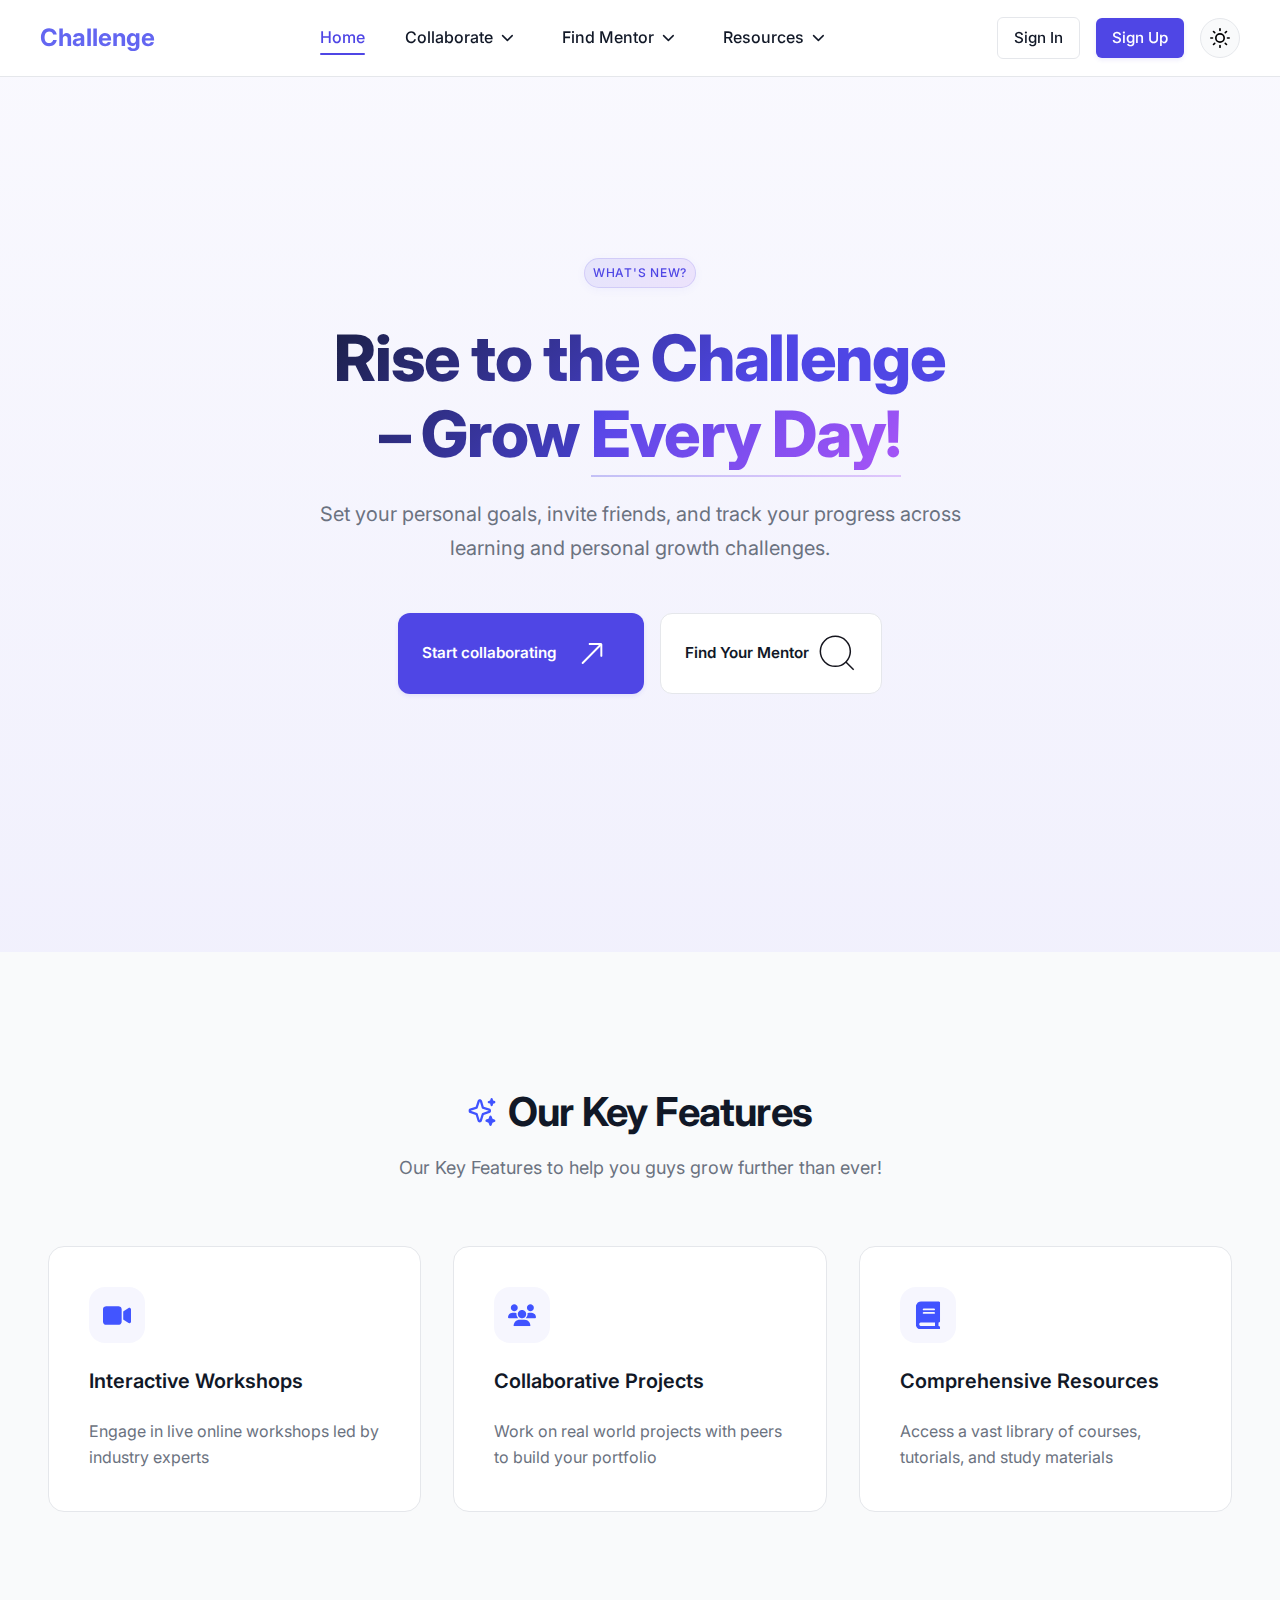
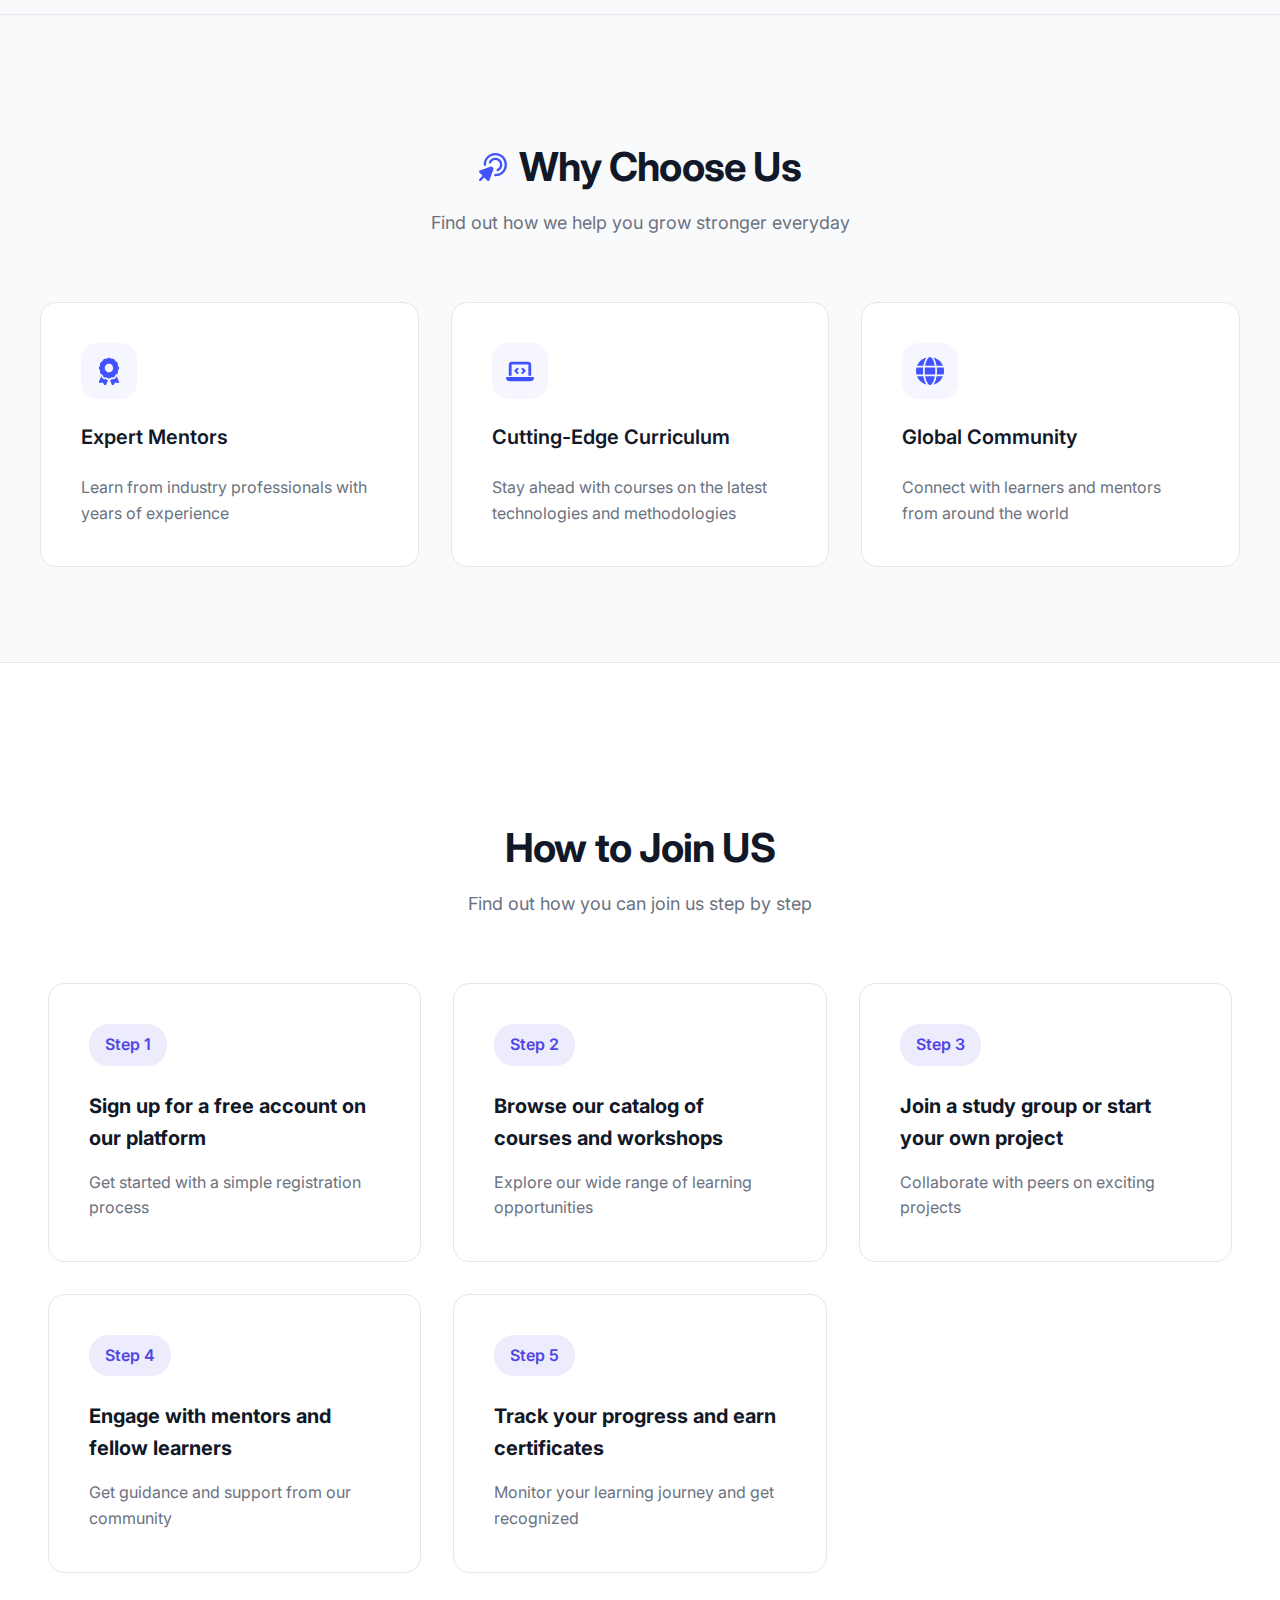
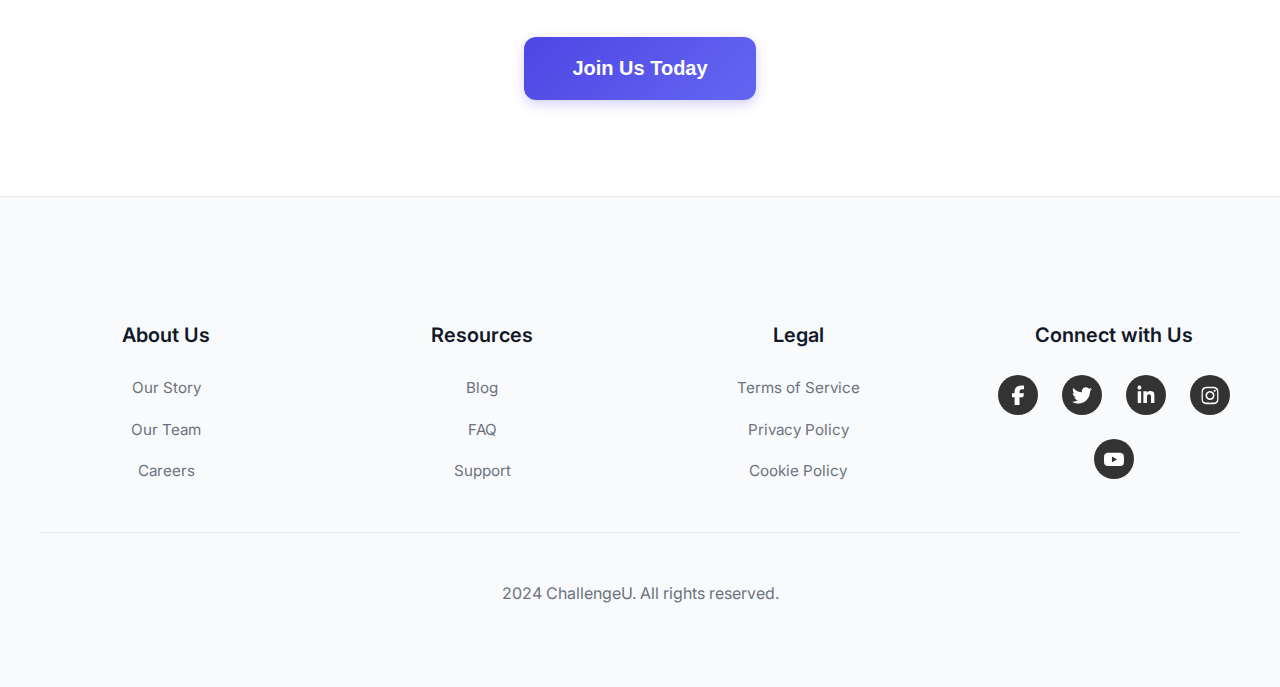
==== commit 4761c254: "fixed some design issuesn" ====
--- a/index.html
+++ b/index.html
@@ -9,6 +9,11 @@
     <link rel="stylesheet" href="https://cdnjs.cloudflare.com/ajax/libs/font-awesome/6.4.0/css/all.min.css">
     <link rel="stylesheet" href="public/css/components/ui.css">
     <script src="public/js/components/ui.js" defer></script>
+    <style>
+        .hero-buttons a {
+            text-decoration: none;
+        }
+    </style>
 </head>
 <body>
     <!-- Navigation -->
@@ -148,8 +153,8 @@
             <h1>Rise to the Challenge<br>– Grow <span class="highlight">Every Day!</span></h1>
             <p>Set your personal goals, invite friends, and track your progress across<br>learning and personal growth challenges.</p>
             <div class="hero-buttons">
-                <button class="btn-primary">Start collaborating <img src="assets/icons/arrow-right-02-sharp.svg" alt="Theme Toggle" /></button>
-                <button class="btn-secondary">Find Your Mentor <img src="assets/icons/search.svg" alt="Theme Toggle" /></button>
+                <a href="pages/collaborate.html" class="btn-primary">Start collaborating <img src="assets/icons/arrow-right-02-sharp.svg" alt="Theme Toggle" /></a>
+                <a href="pages/find-mentor.html" class="btn-secondary">Find Your Mentor <img src="assets/icons/search.svg" alt="Theme Toggle" /></a>
             </div>
         </div>
     </section>
--- a/public/css/pages/styles.css
+++ b/public/css/pages/styles.css
@@ -83,6 +83,15 @@
     text-decoration: none;
 }
 
+.logo a {
+    text-decoration: none;
+}
+
+.logo span {
+    color: var(--secondary-color);
+    text-decoration: none;
+}
+
 .nav-links {
     display: flex;
     align-items: center;
--- a/public/css/components/ui.css
+++ b/public/css/components/ui.css
@@ -201,6 +201,11 @@
     background: #DC2626;
 }
 
+/* Hero Buttons */
+.hero-buttons a {
+    text-decoration: none;
+}
+
 /* Form Elements */
 .form-group {
     margin-bottom: 16px;
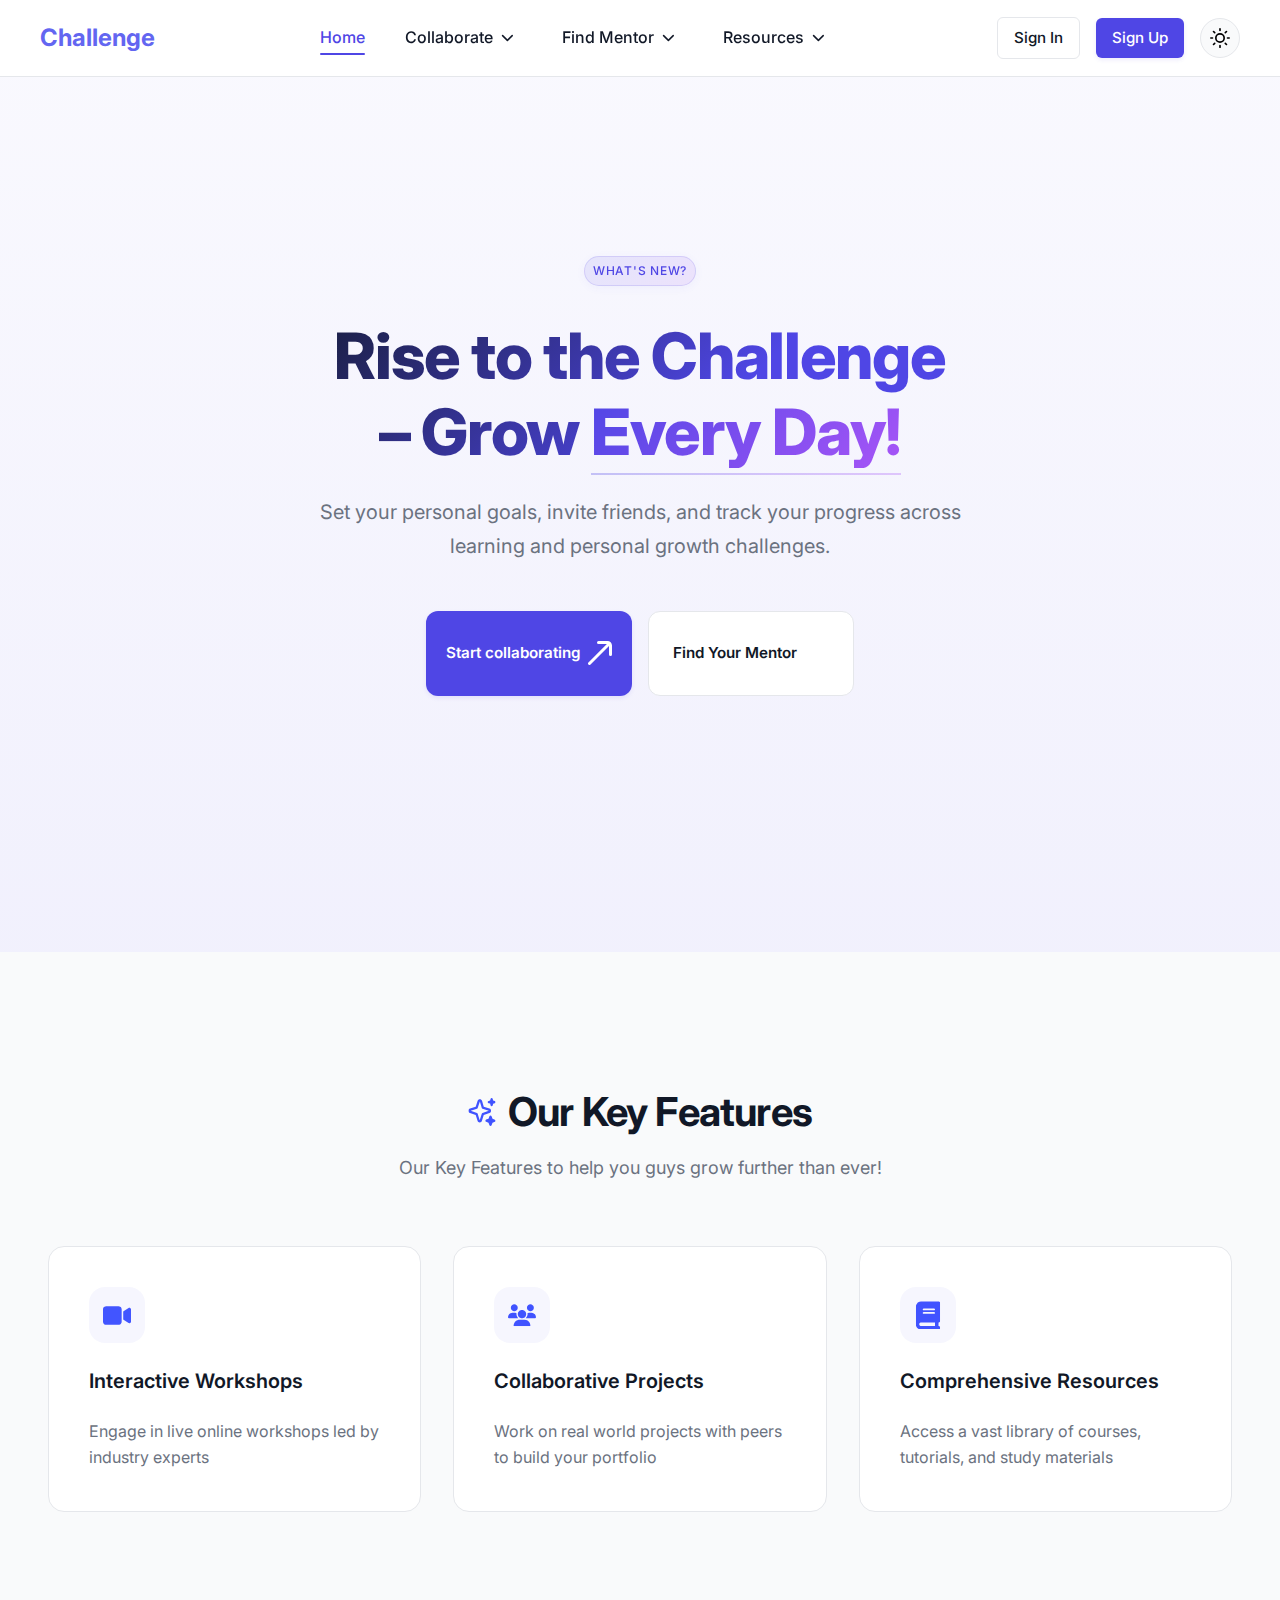
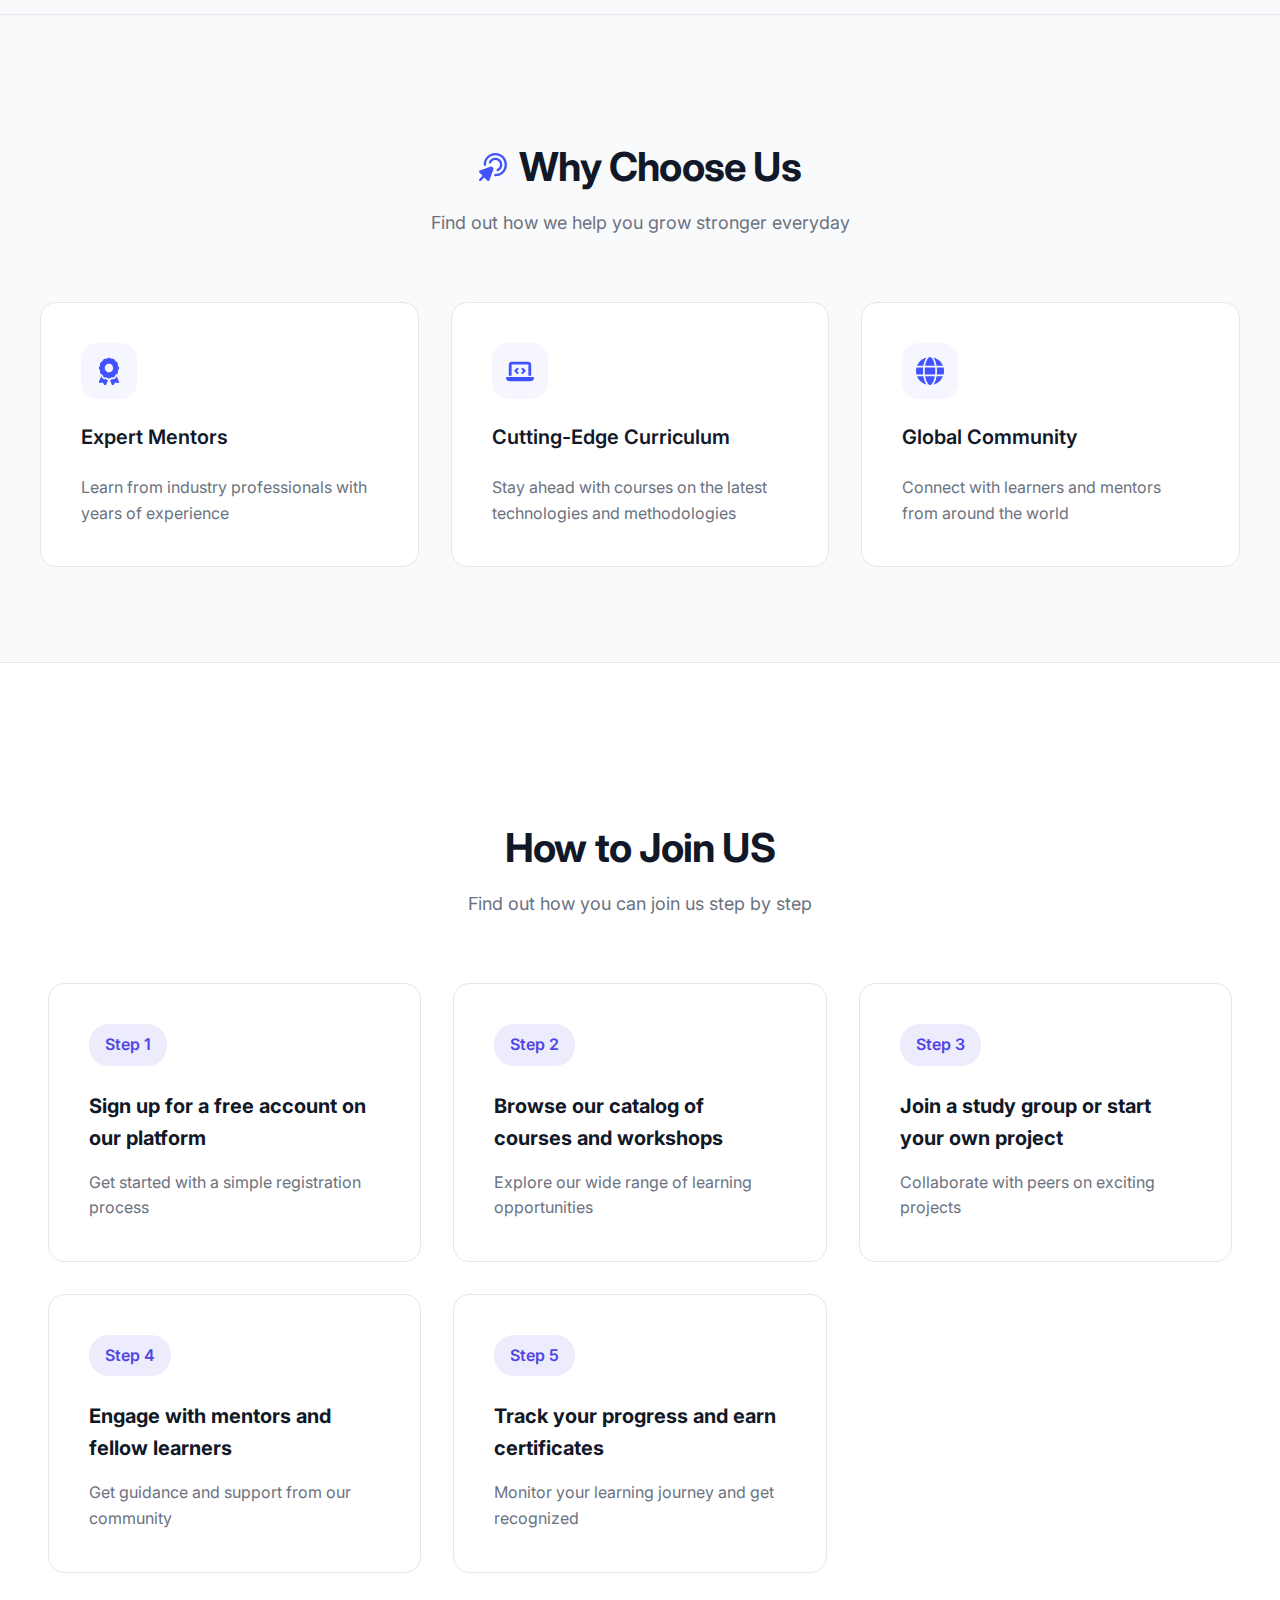
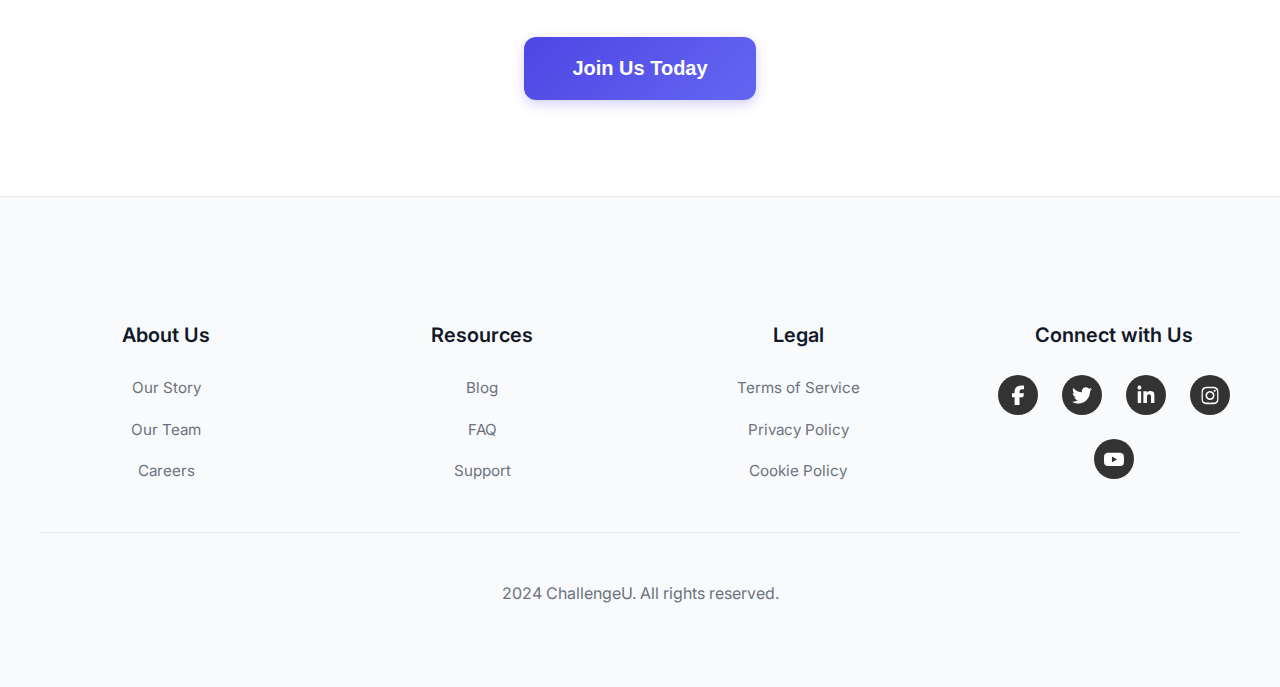
==== commit 2d268576: "fixed dark theme issues on homepage" ====
--- a/index.html
+++ b/index.html
@@ -8,12 +8,8 @@
     <link href="https://fonts.googleapis.com/css2?family=Inter:wght@400;500;600;700&display=swap" rel="stylesheet">
     <link rel="stylesheet" href="https://cdnjs.cloudflare.com/ajax/libs/font-awesome/6.4.0/css/all.min.css">
     <link rel="stylesheet" href="public/css/components/ui.css">
-    <script src="public/js/components/ui.js" defer></script>
-    <style>
-        .hero-buttons a {
-            text-decoration: none;
-        }
-    </style>
+    <script src="./public/js/components/ui.js" defer></script>
+    <script src="./public/js/main.js" defer></script>
 </head>
 <body>
     <!-- Navigation -->
@@ -154,7 +150,7 @@
             <p>Set your personal goals, invite friends, and track your progress across<br>learning and personal growth challenges.</p>
             <div class="hero-buttons">
                 <a href="pages/collaborate.html" class="btn-primary">Start collaborating <img src="assets/icons/arrow-right-02-sharp.svg" alt="Theme Toggle" /></a>
-                <a href="pages/find-mentor.html" class="btn-secondary">Find Your Mentor <img src="assets/icons/search.svg" alt="Theme Toggle" /></a>
+                <a href="pages/find-mentor.html" class="btn-secondary">Find Your Mentor <img src="assets/icons/search.svg" size="24px" alt="Theme Toggle" /></a>
             </div>
         </div>
     </section>
@@ -294,6 +290,6 @@
         </div>
     </footer>
 
-    <script src="public/js/script.js"></script>
+    <script src="./public/js/pages/script.js"></script>
 </body>
 </html>
--- a/public/css/pages/styles.css
+++ b/public/css/pages/styles.css
@@ -2,6 +2,7 @@
     /* Light Mode Colors (Default) */
     --primary-color: #4F46E5;
     --secondary-color: #6366F1;
+    --btn-color: #ffffff;
     --background: #ffffff;
     --light-background: #F9FAFB;
     --text-color: #111827;
@@ -26,17 +27,27 @@
     --card-padding-desktop: 2.5rem;
     --card-padding-tablet: 2rem;
     --card-padding-mobile: 1.5rem;
+
+    /* Dark Mode Colors */
+
 }
 
 /* Dark Mode Colors */
 body.dark-mode {
+    --primary-color: #4F46E5;
+    --secondary-color: #6366F1;
+    --hover-background: #3F4857;
+    --btn-color: #ffffff;
     --background: #111827;
     --light-background: #1F2937;
     --text-color: #F9FAFB;
     --light-text: #D1D5DB;
     --border-color: #374151;
+    --border-radius: 16px;
+    --button-radius: 12px;
     --card-shadow: 0 4px 6px rgba(0, 0, 0, 0.2);
     --hover-shadow: 0 10px 15px rgba(0, 0, 0, 0.3);
+    --button-shadow: 0 2px 4px rgba(0, 0, 0, 0.2);
 }
 
 /* Base Styles */
@@ -54,7 +65,7 @@
 
 /* Navigation Improvements */
 nav {
-    background: rgba(255, 255, 255, 0.98);
+    background: var(--background);
     backdrop-filter: blur(10px);
     border-bottom: 1px solid var(--border-color);
     position: fixed;
@@ -66,6 +77,7 @@
 }
 
 .nav-container {
+    background-color: var(--background);
     max-width: var(--container-width);
     margin: 0 auto;
     padding: 0 2rem;
@@ -145,12 +157,12 @@
 
 .auth-buttons a.btn-primary {
     background: var(--primary-color);
-    color: white;
+    color: var(--btn-color);
     border: none;
 }
 
 .auth-buttons a.btn-secondary {
-    background-color: white !important;
+    background-color: var(--background) !important;
     color: var(--text-color);
     border: 1.5px solid var(--border-color);
 }
@@ -163,7 +175,7 @@
     border-color: var(--primary-color);
     color: var(--primary-color);
     transform: translateY(-2px);
-    background: rgba(79, 70, 229, 0.05) !important;
+    background: var(--background) !important;
 }
 
 /* Burger Menu */
@@ -184,7 +196,7 @@
     background: var(--text-color);
     margin: 5px 0;
     transition: transform 0.3s ease-in-out,
-                opacity 0.3s ease-in-out;
+        opacity 0.3s ease-in-out;
 }
 
 /* Mobile Navigation */
@@ -277,34 +289,37 @@
 
 .btn-primary {
     background: var(--primary-color);
-    color: white;
+    padding: 30px 20px;
+    color: var(--btn-color);
     box-shadow: var(--button-shadow);
     text-decoration: none;
 }
 
 .btn-primary:hover {
-    background: var(--secondary-color);
+    background: var(--primary-color);
+    color: var(--btn-color);
     transform: translateY(-2px);
     box-shadow: 0 4px 12px rgba(79, 70, 229, 0.2);
 }
 
 .btn-secondary {
-    background-color: white !important;
+    background-color: var(--background) !important;
     color: var(--text-color);
+    padding: 50px, 20px;
     border: 1.5px solid var(--border-color);
 }
 
 .btn-secondary:hover {
     border-color: var(--primary-color);
-    color: var(--primary-color);
+    color: var(--btn-color);
     transform: translateY(-2px);
-    background: rgba(79, 70, 229, 0.05) !important;
+    background: var(--text-color) !important;
 }
 
 /* Hero Section Refinements */
 .hero {
     min-height: calc(100vh - var(--header-height));
-   
+
     display: flex;
     align-items: center;
     justify-content: center;
@@ -326,7 +341,7 @@
 .badge {
     display: inline-flex;
     align-items: center;
-    padding: 12px 24px;
+    padding: 30px 24px;
     background: linear-gradient(135deg, rgba(79, 70, 229, 0.1), rgba(147, 51, 234, 0.1));
     color: var(--primary-color);
     border-radius: 100px;
@@ -557,6 +572,7 @@
 }
 
 @media (max-width: 768px) {
+
     .features,
     .why-us {
         padding: var(--section-spacing-mobile) var(--container-padding-mobile);
@@ -587,6 +603,7 @@
 }
 
 @media (max-width: 480px) {
+
     .features,
     .why-us {
         padding: 3rem 1rem;
@@ -759,6 +776,7 @@
 
 /* Responsive Design */
 @media (max-width: 1200px) {
+
     .container,
     .nav-container,
     .features-grid,
@@ -1263,6 +1281,7 @@
         opacity: 0;
         transform: translateY(20px);
     }
+
     to {
         opacity: 1;
         transform: translateY(0);
@@ -1343,6 +1362,7 @@
     0% {
         transform: rotate(0deg);
     }
+
     100% {
         transform: rotate(360deg);
     }
@@ -1542,9 +1562,9 @@
     border-radius: 16px;
     width: 300px;
     padding: 0.75rem;
-    box-shadow: 0 4px 6px -1px rgba(0, 0, 0, 0.1), 
-                0 2px 4px -1px rgba(0, 0, 0, 0.06),
-                0 20px 25px -5px rgba(0, 0, 0, 0.1);
+    box-shadow: 0 4px 6px -1px rgba(0, 0, 0, 0.1),
+        0 2px 4px -1px rgba(0, 0, 0, 0.06),
+        0 20px 25px -5px rgba(0, 0, 0, 0.1);
     border: 1px solid var(--border-color);
     opacity: 0;
     visibility: hidden;
@@ -1689,4 +1709,4 @@
     .nav-dropdown.active .dropdown-trigger i {
         transform: rotate(180deg);
     }
-}
+}